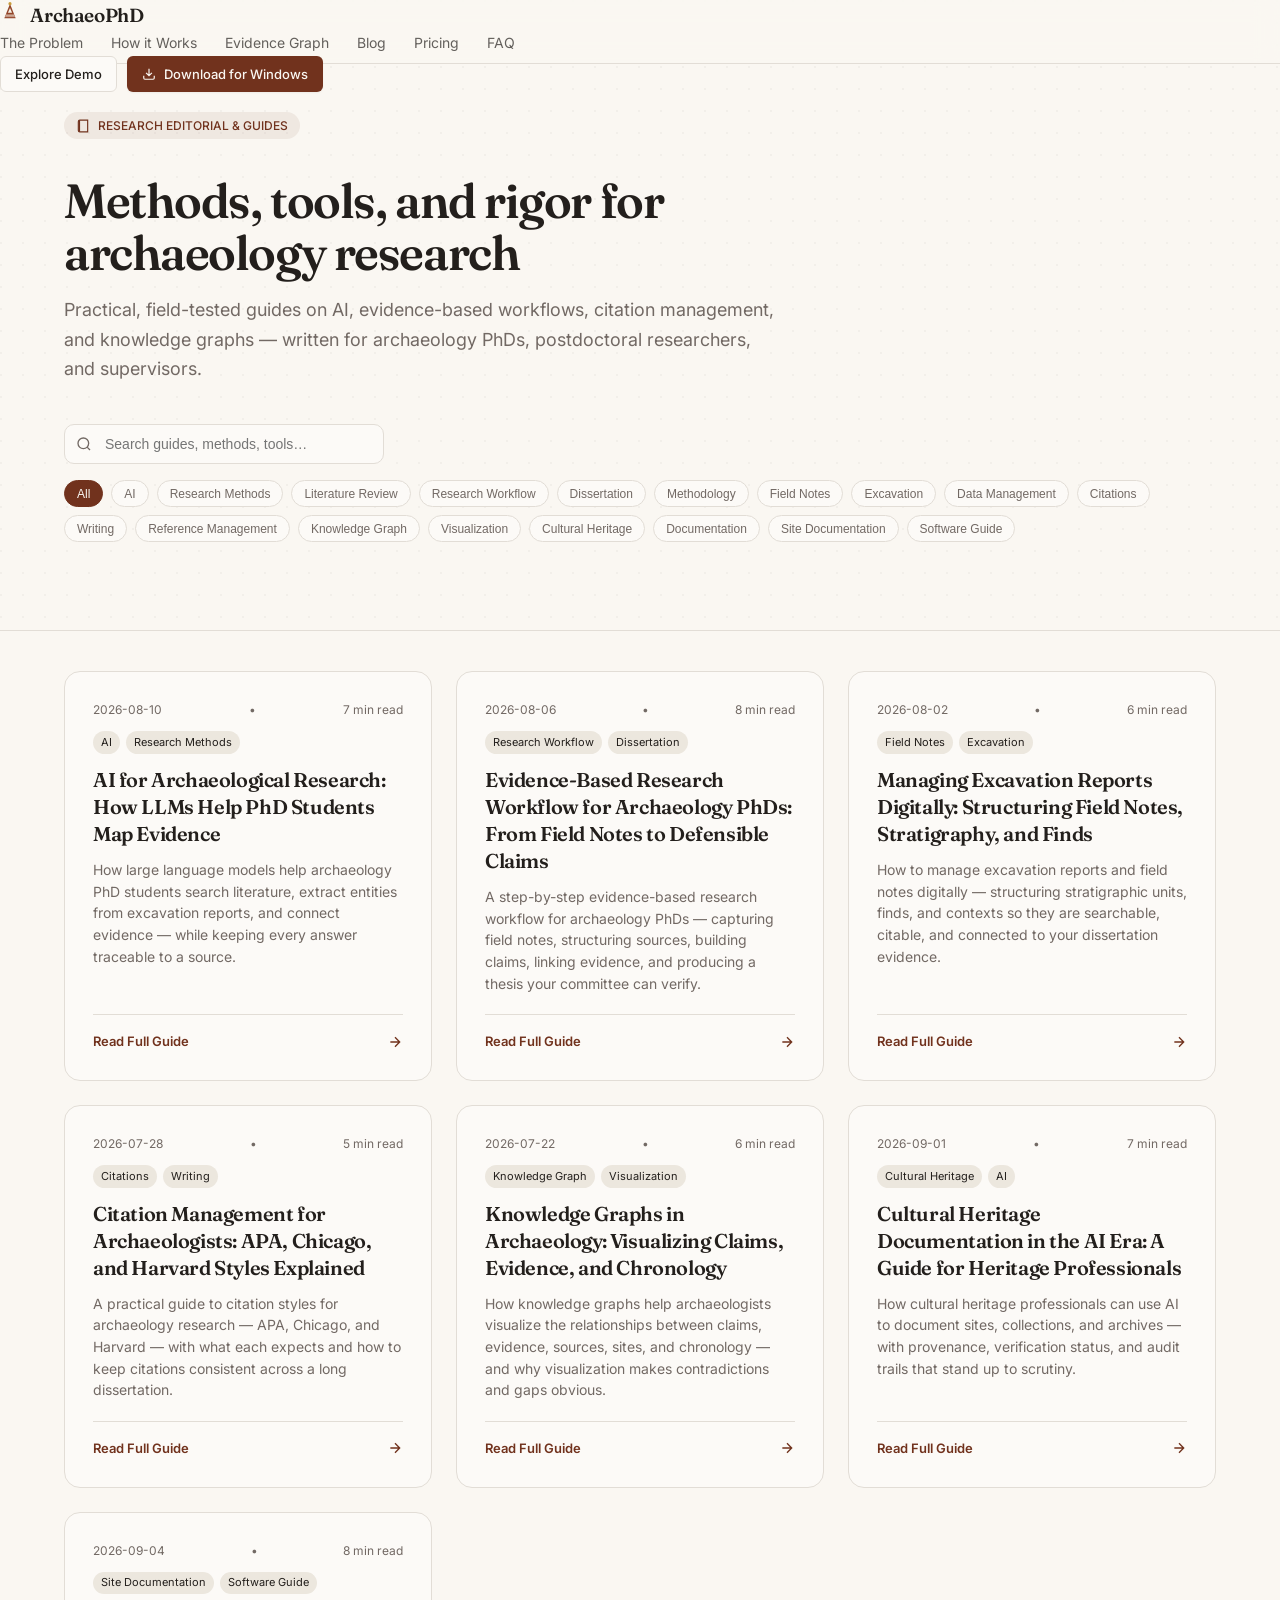
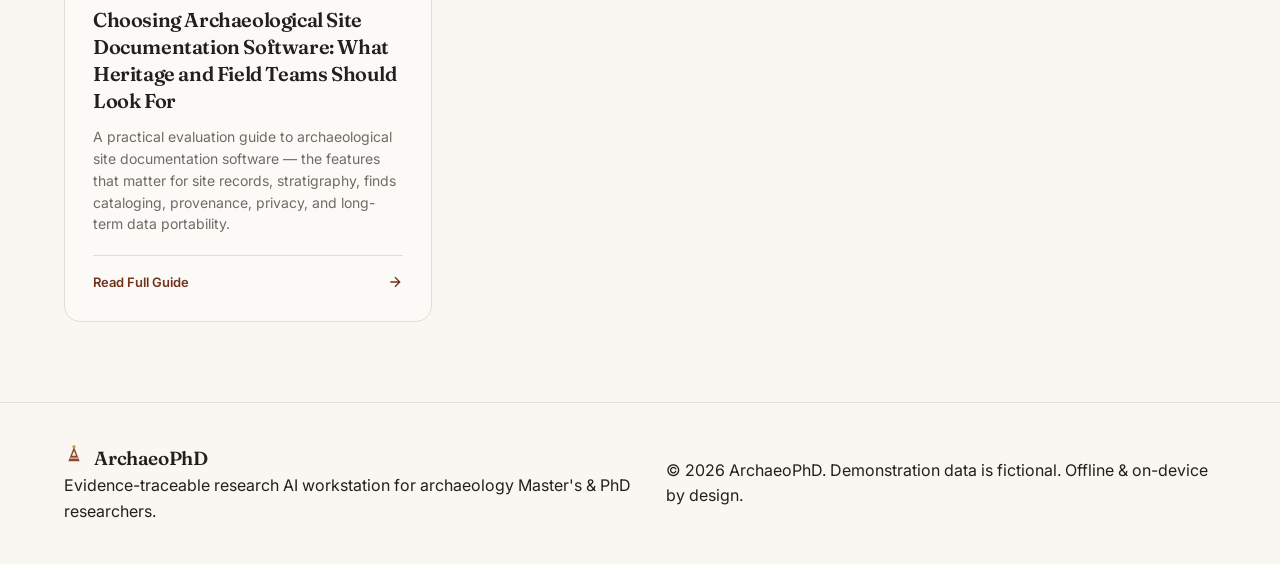
==== blog/index.html @ 314ac386 "feat(web): add missing feature sections, blog hub, and scholarly articles" ====
<!doctype html>
<html lang="en">
<head>
  <meta charset="utf-8" />
  <meta name="viewport" content="width=device-width, initial-scale=1.0" />
  <title>ArchaeoPhD Research Blog — Methods, AI & Evidence Workflows</title>
  <meta name="description" content="Guides on AI for archaeological research, evidence-based workflows, citation management, excavation data, and knowledge graphs — for archaeology PhDs and supervisors." />
  <link rel="icon" type="image/svg+xml" href="data:image/svg+xml,%3Csvg xmlns='http://www.w3.org/2000/svg' viewBox='0 0 24 24'%3E%3Cpath d='M12 3.2 L18.8 20.6 H5.2 Z' fill='%2394462A'/%3E%3Cpath d='M12 8.4 L14.5 14.2 H9.5 Z' fill='%23F5F0E6'/%3E%3Crect x='7' y='16.4' width='10' height='1.1' fill='%23F5F0E6'/%3E%3Crect x='6.2' y='18.4' width='11.6' height='0.9' fill='%23F5F0E6' opacity='0.7'/%3E%3Ccircle cx='12' cy='3.2' r='1.9' fill='%23C89B3C'/%3E%3C/svg%3E" />
  <link rel="stylesheet" href="../styles.css" />
  <script src="blog-data.js"></script>
  <style>
    .blog-hero {
      padding-top: 7rem;
      padding-bottom: 3.5rem;
      border-bottom: 1px solid var(--border);
      background: radial-gradient(circle at 1px 1px, rgba(35, 31, 28, 0.035) 1px, transparent 0);
      background-size: 22px 22px;
    }
    .blog-filter-bar {
      display: flex;
      flex-wrap: wrap;
      align-items: center;
      justify-content: space-between;
      gap: 1rem;
      margin: 2.5rem 0 2rem;
    }
    .blog-search-box {
      position: relative;
      width: 100%;
      max-width: 320px;
    }
    .blog-search-box input {
      width: 100%;
      height: 2.5rem;
      padding: 0 1rem 0 2.5rem;
      border-radius: var(--radius);
      border: 1px solid var(--border);
      background: var(--card);
      color: var(--foreground);
      font-size: 0.875rem;
      outline: none;
      transition: border-color 0.15s ease;
    }
    .blog-search-box input:focus {
      border-color: var(--primary);
    }
    .blog-search-icon {
      position: absolute;
      left: 0.75rem;
      top: 50%;
      transform: translateY(-50%);
      color: var(--muted-foreground);
    }
    .blog-tag-pill {
      font-size: 0.75rem;
      padding: 0.35rem 0.75rem;
      border-radius: var(--radius-full);
      border: 1px solid var(--border);
      background: var(--card);
      color: var(--muted-foreground);
      cursor: pointer;
      transition: all 0.15s ease;
    }
    .blog-tag-pill:hover, .blog-tag-pill.active {
      background: var(--primary);
      color: var(--primary-foreground);
      border-color: var(--primary);
    }
    .blog-grid {
      display: grid;
      grid-template-columns: repeat(auto-fill, minmax(340px, 1fr));
      gap: 1.5rem;
      margin-bottom: 5rem;
    }
    .blog-card {
      background: var(--card);
      border: 1px solid var(--border);
      border-radius: var(--radius-lg);
      padding: 1.75rem;
      display: flex;
      flex-direction: column;
      justify-content: space-between;
      transition: transform 0.15s ease, box-shadow 0.15s ease, border-color 0.15s ease;
      cursor: pointer;
      text-decoration: none;
      color: inherit;
    }
    .blog-card:hover {
      transform: translateY(-2px);
      box-shadow: 0 8px 24px -4px rgba(35, 31, 28, 0.08);
      border-color: var(--primary);
    }
    .blog-card-meta {
      display: flex;
      align-items: center;
      gap: 0.75rem;
      font-size: 0.75rem;
      color: var(--muted-foreground);
      margin-bottom: 0.75rem;
    }
    .blog-card-title {
      font-family: var(--font-display);
      font-size: 1.25rem;
      font-weight: 600;
      line-height: 1.35;
      margin-bottom: 0.75rem;
      color: var(--foreground);
    }
    .blog-card-desc {
      font-size: 0.875rem;
      color: var(--muted-foreground);
      line-height: 1.55;
      margin-bottom: 1.25rem;
      flex-grow: 1;
    }
    .blog-card-footer {
      display: flex;
      align-items: center;
      justify-content: space-between;
      border-top: 1px solid var(--border);
      padding-top: 1rem;
      font-size: 0.8125rem;
      font-weight: 600;
      color: var(--primary);
    }
    
    /* Article Reader Mode */
    #article-reader {
      display: none;
      padding-top: 7rem;
      padding-bottom: 6rem;
    }
    .article-container {
      max-width: 760px;
      margin: 0 auto;
      padding: 0 1.5rem;
    }
    .article-header {
      margin-bottom: 2.5rem;
    }
    .article-title {
      font-family: var(--font-display);
      font-size: 2.5rem;
      font-weight: 700;
      line-height: 1.2;
      letter-spacing: -0.02em;
      margin: 1rem 0;
      color: var(--foreground);
    }
    .article-body {
      font-family: "Garamond", "Georgia", serif;
      font-size: 1.125rem;
      line-height: 1.8;
      color: var(--foreground);
    }
    .article-body h2 {
      font-family: var(--font-display);
      font-size: 1.75rem;
      font-weight: 700;
      margin: 2.5rem 0 1rem;
      border-bottom: 1px solid var(--border);
      padding-bottom: 0.5rem;
      line-height: 1.3;
    }
    .article-body h3 {
      font-family: var(--font-display);
      font-size: 1.35rem;
      font-weight: 600;
      margin: 2rem 0 0.75rem;
    }
    .article-body p {
      margin-bottom: 1.5rem;
      text-align: justify;
    }
    .article-body blockquote {
      margin: 1.75rem 0;
      padding: 0.75rem 1.5rem;
      border-left: 3px solid var(--primary);
      background: rgba(113, 50, 29, 0.04);
      font-style: italic;
    }
    .article-body ul, .article-body ol {
      margin: 1rem 0 1.5rem 2rem;
    }
    .article-body li {
      margin-bottom: 0.5rem;
    }
    .article-body strong {
      font-weight: 700;
    }
  </style>
</head>

<body>

  <!-- Sticky Navbar -->
  <header class="navbar" id="main-navbar">
    <div class="navbar-container">
      <a href="../" class="nav-brand">
        <span class="nav-brand-icon">
          <svg viewBox="0 0 24 24" width="20" height="20" aria-hidden="true">
            <path d="M12 3.2 L18.8 20.6 H5.2 Z" fill="#94462A" />
            <path d="M12 8.4 L14.5 14.2 H9.5 Z" fill="#F5F0E6" />
            <rect x="7" y="16.4" width="10" height="1.1" fill="#F5F0E6" />
            <rect x="6.2" y="18.4" width="11.6" height="0.9" fill="#F5F0E6" opacity="0.7" />
            <circle cx="12" cy="3.2" r="1.9" fill="#C89B3C" />
          </svg>
        </span>
        <span class="nav-brand-text">ArchaeoPhD</span>
      </a>

      <nav>
        <ul class="nav-links">
          <li><a href="../#problem" class="nav-link">The Problem</a></li>
          <li><a href="../#how" class="nav-link">How it Works</a></li>
          <li><a href="../#graph" class="nav-link">Evidence Graph</a></li>
          <li><a href="./" class="nav-link active">Blog</a></li>
          <li><a href="../#pricing" class="nav-link">Pricing</a></li>
          <li><a href="../#faq" class="nav-link">FAQ</a></li>
        </ul>
      </nav>

      <div class="nav-actions">
        <a href="../#interactive-lab" class="btn btn-secondary btn-sm">Explore Demo</a>
        <a href="../downloads/ArchaeoPhD-Setup.exe" download="ArchaeoPhD-Setup.exe" class="btn btn-primary btn-sm">
          <svg width="14" height="14" viewBox="0 0 24 24" fill="none" stroke="currentColor" stroke-width="2"><path d="M21 15v4a2 2 0 0 1-2 2H5a2 2 0 0 1-2-2v-4M7 10l5 5 5-5M12 15V3"/></svg>
          Download for Windows
        </a>
      </div>
    </div>
  </header>

  <!-- VIEW 1: Blog Hub List -->
  <main id="blog-hub-view">
    <section class="blog-hero">
      <div class="container">
        <div class="pill-badge" style="margin-bottom: 1rem;">
          <svg width="14" height="14" viewBox="0 0 24 24" fill="none" stroke="currentColor" stroke-width="2"><path d="M4 19.5v-15A2.5 2.5 0 0 1 6.5 2H20v20H6.5a2.5 2.5 0 0 1-2.5-2.5Z"/><path d="M6 2v20"/></svg>
          <span>RESEARCH EDITORIAL & GUIDES</span>
        </div>
        <h1 class="hero-title" style="max-width: 800px; font-size: 3rem; margin-bottom: 1rem;">
          Methods, tools, and rigor for archaeology research
        </h1>
        <p class="hero-desc" style="max-width: 720px; font-size: 1.125rem;">
          Practical, field-tested guides on AI, evidence-based workflows, citation management, and knowledge graphs — written for archaeology PhDs, postdoctoral researchers, and supervisors.
        </p>

        <!-- Search & Filter Bar -->
        <div class="blog-filter-bar">
          <div class="blog-search-box">
            <svg class="blog-search-icon" width="16" height="16" viewBox="0 0 24 24" fill="none" stroke="currentColor" stroke-width="2"><circle cx="11" cy="11" r="8"/><path d="m21 21-4.3-4.3"/></svg>
            <input type="text" id="blog-search-input" placeholder="Search guides, methods, tools…" />
          </div>

          <div id="blog-tags-container" style="display: flex; flex-wrap: wrap; gap: 0.5rem;">
            <!-- Dynamically populated tags -->
          </div>
        </div>
      </div>
    </section>

    <div class="container" style="margin-top: 2.5rem;">
      <div id="blog-posts-grid" class="blog-grid">
        <!-- Dynamically rendered blog cards -->
      </div>
    </div>
  </main>

  <!-- VIEW 2: Full Article Reader -->
  <article id="article-reader">
    <div class="article-container">
      <button id="btn-back-to-blog" class="btn btn-secondary btn-sm" style="margin-bottom: 2rem; display: inline-flex; align-items: center; gap: 0.5rem;">
        <svg width="14" height="14" viewBox="0 0 24 24" fill="none" stroke="currentColor" stroke-width="2"><path d="m15 18-6-6 6-6"/></svg>
        All Articles
      </button>

      <div class="article-header">
        <div id="article-tags" style="display: flex; gap: 0.5rem; margin-bottom: 1rem; flex-wrap: wrap;"></div>
        <h1 id="article-title" class="article-title"></h1>
        <div style="display: flex; align-items: center; gap: 0.75rem; font-size: 0.875rem; color: var(--muted-foreground);">
          <span>ArchaeoPhD Editorial</span>
          <span>•</span>
          <span id="article-date"></span>
          <span>•</span>
          <span id="article-rt"></span>
        </div>
      </div>

      <div id="article-content" class="article-body"></div>

      <!-- Continue Reading Related Guides -->
      <section style="margin-top: 4rem; padding-top: 2.5rem; border-top: 1px solid var(--border);">
        <h2 style="font-family: var(--font-display); font-size: 1.5rem; margin-bottom: 1.5rem;">Continue Reading</h2>
        <div id="article-related-grid" style="display: grid; grid-template-columns: repeat(auto-fit, minmax(300px, 1fr)); gap: 1rem;"></div>
      </section>

      <!-- CTA Band -->
      <div class="card" style="margin-top: 3.5rem; padding: 2.5rem; text-align: center; background: var(--secondary);">
        <h2 style="font-family: var(--font-display); font-size: 1.75rem; margin-bottom: 0.75rem;">Put these methods to work</h2>
        <p style="color: var(--muted-foreground); margin-bottom: 1.5rem;">Start your research project and connect your evidence with the native offline desktop workstation.</p>
        <div style="display: flex; justify-content: center; gap: 1rem; flex-wrap: wrap;">
          <a href="../downloads/ArchaeoPhD-Setup.exe" download="ArchaeoPhD-Setup.exe" class="btn btn-primary btn-md">
            Download for Windows
          </a>
          <a href="../#interactive-lab" class="btn btn-secondary btn-md">
            Explore Demo
          </a>
        </div>
      </div>
    </div>
  </article>

  <!-- Footer -->
  <footer class="footer">
    <div class="container footer-container">
      <div class="footer-brand">
        <div class="nav-brand">
          <span class="nav-brand-icon">
            <svg viewBox="0 0 24 24" width="20" height="20" aria-hidden="true">
              <path d="M12 3.2 L18.8 20.6 H5.2 Z" fill="#94462A" />
              <path d="M12 8.4 L14.5 14.2 H9.5 Z" fill="#F5F0E6" />
              <rect x="7" y="16.4" width="10" height="1.1" fill="#F5F0E6" />
              <circle cx="12" cy="3.2" r="1.9" fill="#C89B3C" />
            </svg>
          </span>
          <span class="nav-brand-text">ArchaeoPhD</span>
        </div>
        <p class="footer-tagline">
          Evidence-traceable research AI workstation for archaeology Master's & PhD researchers.
        </p>
      </div>
      <div class="footer-bottom">
        <p class="footer-copyright">
          &copy; 2026 ArchaeoPhD. Demonstration data is fictional. Offline & on-device by design.
        </p>
      </div>
    </div>
  </footer>

  <script>
    (function () {
      var posts = window.archaeoBlogPosts || [];
      var activeTag = 'All';
      var searchQuery = '';

      var hubView = document.getElementById('blog-hub-view');
      var readerView = document.getElementById('article-reader');
      var gridEl = document.getElementById('blog-posts-grid');
      var tagsEl = document.getElementById('blog-tags-container');
      var searchInput = document.getElementById('blog-search-input');
      var backBtn = document.getElementById('btn-back-to-blog');

      // 1. Extract Unique Tags
      var allTags = new Set();
      posts.forEach(function (p) {
        (p.tags || []).forEach(function (t) { allTags.add(t); });
      });
      var tagsList = ['All'].concat(Array.from(allTags));

      function renderTags() {
        tagsEl.innerHTML = tagsList.map(function (t) {
          return '<button class="blog-tag-pill ' + (t === activeTag ? 'active' : '') + '" data-tag="' + t + '">' + t + '</button>';
        }).join('');

        tagsEl.querySelectorAll('[data-tag]').forEach(function (btn) {
          btn.onclick = function () {
            activeTag = btn.getAttribute('data-tag');
            renderTags();
            renderPosts();
          };
        });
      }

      // 2. Render Blog Cards
      function renderPosts() {
        var q = searchQuery.toLowerCase().trim();
        var filtered = posts.filter(function (p) {
          var matchTag = activeTag === 'All' || (p.tags || []).indexOf(activeTag) !== -1;
          var matchQuery = !q || p.title.toLowerCase().indexOf(q) !== -1 || p.description.toLowerCase().indexOf(q) !== -1 || (p.keywords || []).some(function(k){ return k.toLowerCase().indexOf(q) !== -1; });
          return matchTag && matchQuery;
        });

        if (filtered.length === 0) {
          gridEl.innerHTML = '<div style="grid-column: 1/-1; padding: 3rem; text-align: center; color: var(--muted-foreground);">No articles found matching your search. Try another keyword.</div>';
          return;
        }

        gridEl.innerHTML = filtered.map(function (p) {
          return `
            <div class="blog-card" onclick="openArticle('${p.slug}')">
              <div>
                <div class="blog-card-meta">
                  <span>${p.date}</span>
                  <span>•</span>
                  <span>${p.readingTime}</span>
                </div>
                <div style="display: flex; gap: 0.35rem; margin-bottom: 0.75rem; flex-wrap: wrap;">
                  ${(p.tags || []).slice(0, 2).map(function(t){ return '<span style="font-size: 0.6875rem; padding: 0.15rem 0.5rem; border-radius: 9999px; background: var(--secondary); color: var(--foreground);">' + t + '</span>'; }).join('')}
                </div>
                <h3 class="blog-card-title">${p.title}</h3>
                <p class="blog-card-desc">${p.description}</p>
              </div>
              <div class="blog-card-footer">
                <span>Read Full Guide</span>
                <svg width="16" height="16" viewBox="0 0 24 24" fill="none" stroke="currentColor" stroke-width="2"><path d="M5 12h14M12 5l7 7-7 7"/></svg>
              </div>
            </div>
          `;
        }).join('');
      }

      // Simple Markdown Parser for Article Content
      function parseMarkdown(md) {
        if (!md) return '';
        var html = md
          .replace(/^### (.*$)/gim, '<h3>$1</h3>')
          .replace(/^## (.*$)/gim, '<h2>$1</h2>')
          .replace(/^# (.*$)/gim, '<h1>$1</h1>')
          .replace(/^\> (.*$)/gim, '<blockquote>$1</blockquote>')
          .replace(/\*\*(.*?)\*\*/g, '<strong>$1</strong>')
          .replace(/\*(.*?)\*/g, '<em>$1</em>')
          .replace(/\[(.*?)\]\((.*?)\)/g, '<a href="$2" class="text-primary font-500 hover:underline">$1</a>')
          .replace(/^\- (.*$)/gim, '<li>$1</li>');
        
        var paragraphs = html.split('\n\n');
        return paragraphs.map(function(p) {
          p = p.trim();
          if (p.startsWith('<h') || p.startsWith('<blockquote') || p.startsWith('<li>')) return p;
          return '<p>' + p + '</p>';
        }).join('');
      }

      window.openArticle = function (slug) {
        var post = posts.find(function (p) { return p.slug === slug; });
        if (!post) return;

        window.location.hash = slug;

        document.getElementById('article-title').innerText = post.title;
        document.getElementById('article-date').innerText = post.date;
        document.getElementById('article-rt').innerText = post.readingTime;
        document.getElementById('article-tags').innerHTML = (post.tags || []).map(function(t){
          return '<span style="font-size: 0.75rem; padding: 0.25rem 0.65rem; border-radius: 9999px; background: var(--secondary); color: var(--foreground); font-weight: 500;">' + t + '</span>';
        }).join('');

        document.getElementById('article-content').innerHTML = parseMarkdown(post.content);

        // Related Posts
        var related = posts.filter(function (p) { return p.slug !== slug; }).slice(0, 2);
        document.getElementById('article-related-grid').innerHTML = related.map(function (r) {
          return `
            <div class="card" style="padding: 1.25rem; cursor: pointer;" onclick="openArticle('${r.slug}')">
              <div style="font-size: 0.75rem; color: var(--muted-foreground); margin-bottom: 0.25rem;">${r.readingTime}</div>
              <h4 style="font-size: 1rem; font-weight: 600; margin-bottom: 0.5rem;">${r.title}</h4>
              <span style="font-size: 0.8125rem; font-weight: 600; color: var(--primary);">Read guide &rarr;</span>
            </div>
          `;
        }).join('');

        hubView.style.display = 'none';
        readerView.style.display = 'block';
        window.scrollTo({ top: 0, behavior: 'smooth' });
      };

      backBtn.onclick = function () {
        window.location.hash = '';
        readerView.style.display = 'none';
        hubView.style.display = 'block';
        window.scrollTo({ top: 0, behavior: 'smooth' });
      };

      if (searchInput) {
        searchInput.oninput = function () {
          searchQuery = searchInput.value;
          renderPosts();
        };
      }

      // Handle direct hash navigation
      function checkHash() {
        var hash = window.location.hash.replace('#', '').trim();
        if (hash) {
          openArticle(hash);
        } else {
          readerView.style.display = 'none';
          hubView.style.display = 'block';
        }
      }

      window.addEventListener('hashchange', checkHash);

      renderTags();
      renderPosts();
      checkHash();
    })();
  </script>
</body>
</html>
---- styles.css ----
@import url('https://fonts.googleapis.com/css2?family=Fraunces:ital,opsz,wght@0,9..144,400;0,9..144,500;0,9..144,600;0,9..144,700;1,9..144,400;1,9..144,600&family=Inter:wght@400;500;600;700&display=swap');

/* ==========================================================================
   ArchaeoPhD Design System (Faithful Mirror of frontend & app theme)
   Warm archaeological parchment, terracotta pottery rust, Fraunces serif
   ========================================================================== */

:root {
  --background: #FAF7F2;
  --foreground: #231F1C;
  --card: #FCFAF7;
  --card-foreground: #231F1C;
  --popover: #FCFAF7;
  --popover-foreground: #231F1C;
  --primary: #71321D;
  --primary-hover: #8C3E24;
  --primary-foreground: #FAF7F2;
  --secondary: #ECE7DE;
  --secondary-foreground: #231F1C;
  --muted: #EFECE5;
  --muted-foreground: #726964;
  --accent: #A16328;
  --accent-hover: #B87332;
  --accent-foreground: #FAF7F2;
  --destructive: #B92828;
  --destructive-foreground: #FAF7F2;
  --border: #E2DDD6;
  --input: #E2DDD6;
  --ring: #71321D;
  --chart-1: #94462A;
  --chart-2: #376C63;
  --chart-3: #B57434;
  --chart-4: #4A6B82;
  --chart-5: #7A5B8A;
  --radius: 0.625rem;
  --radius-sm: 0.375rem;
  --radius-lg: 1rem;
  --radius-full: 9999px;
  
  --font-heading: 'Fraunces', ui-serif, Georgia, serif;
  --font-display: 'Fraunces', ui-serif, Georgia, serif;
  --font-body: 'Inter', ui-sans-serif, system-ui, -apple-system, sans-serif;
  --font-mono: ui-monospace, SFMono-Regular, Menlo, Monaco, Consolas, monospace;
}

/* Reset & Base */
*, *::before, *::after {
  box-sizing: border-box;
  margin: 0;
  padding: 0;
}

html {
  scroll-behavior: smooth;
  font-size: 16px;
}

body {
  background-color: var(--background);
  color: var(--foreground);
  font-family: var(--font-body);
  line-height: 1.6;
  -webkit-font-smoothing: antialiased;
  -moz-osx-font-smoothing: grayscale;
  overflow-x: hidden;
}

h1, h2, h3, h4, h5, h6 {
  font-family: var(--font-heading);
  color: var(--foreground);
  font-weight: 600;
  letter-spacing: -0.02em;
  line-height: 1.2;
}

a {
  color: inherit;
  text-decoration: none;
}

/* Paper Grain Texture */
.paper-grain {
  background-image: radial-gradient(circle at 1px 1px, rgba(35, 31, 28, 0.035) 1px, transparent 0);
  background-size: 22px 22px;
}

/* Container */
.container {
  max-width: 1200px;
  margin: 0 auto;
  padding: 0 1.5rem;
}

/* Typography Utilities */
.font-display {
  font-family: var(--font-display);
}

.text-primary {
  color: var(--primary);
}

.text-accent {
  color: var(--accent);
}

.text-muted {
  color: var(--muted-foreground);
}

/* Buttons */
.btn {
  display: inline-flex;
  align-items: center;
  justify-content: center;
  gap: 0.5rem;
  font-family: var(--font-body);
  font-size: 0.9375rem;
  font-weight: 500;
  padding: 0.625rem 1.25rem;
  border-radius: var(--radius);
  cursor: pointer;
  border: 1px solid transparent;
  transition: all 0.15s ease-in-out;
  text-decoration: none;
  line-height: 1.3;
}

.btn-primary {
  background-color: var(--primary);
  color: var(--primary-foreground);
  box-shadow: 0 1px 2px rgba(0, 0, 0, 0.05);
}

.btn-primary:hover {
  background-color: var(--primary-hover);
  color: var(--primary-foreground);
  transform: translateY(-1px);
  box-shadow: 0 4px 12px rgba(113, 50, 29, 0.22);
}

.btn-secondary {
  background-color: var(--card);
  color: var(--foreground);
  border-color: var(--border);
}

.btn-secondary:hover {
  background-color: var(--secondary);
  border-color: rgba(35, 31, 28, 0.18);
  color: var(--foreground);
}

.btn-outline {
  background-color: transparent;
  color: var(--foreground);
  border-color: var(--border);
}

.btn-outline:hover {
  background-color: var(--muted);
  border-color: rgba(35, 31, 28, 0.2);
}

.btn-lg {
  height: 3rem;
  padding: 0 1.5rem;
  font-size: 1rem;
  font-weight: 600;
  border-radius: var(--radius);
}

.btn-sm {
  height: 2.25rem;
  padding: 0 0.875rem;
  font-size: 0.8125rem;
  border-radius: var(--radius-sm);
}

/* Badges & Pills */
.pill-badge {
  display: inline-flex;
  align-items: center;
  gap: 0.5rem;
  padding: 0.25rem 0.75rem;
  border-radius: var(--radius-full);
  background-color: rgba(113, 50, 29, 0.08);
  color: var(--primary);
  font-size: 0.75rem;
  font-weight: 500;
}

.tag-label {
  font-size: 0.8125rem;
  font-weight: 600;
  text-transform: uppercase;
  letter-spacing: 0.06em;
  color: var(--accent);
  margin-bottom: 0.75rem;
  display: inline-block;
}

/* =========================================================================
   Navigation Bar (Mirror of LandingNav.jsx)
   ========================================================================= */
.navbar {
  position: fixed;
  top: 0;
  left: 0;
  right: 0;
  height: 4rem;
  background-color: rgba(250, 247, 242, 0.88);
  backdrop-filter: blur(12px);
  -webkit-backdrop-filter: blur(12px);
  border-bottom: 1px solid var(--border);
  z-index: 100;
  transition: all 0.2s ease;
}

.navbar .container {
  height: 100%;
  display: flex;
  align-items: center;
  justify-content: space-between;
}

/* Ivory Plaque Logo */
.nav-brand {
  display: inline-flex;
  align-items: center;
  gap: 0.65rem;
  text-decoration: none;
}

.nav-brand-plaque {
  position: relative;
  display: inline-flex;
  align-items: center;
  justify-content: center;
  width: 2.25rem;
  height: 2.25rem;
  border-radius: 0.75rem;
  background-color: #F5F0E6;
  border: 1px solid #E3D5BC;
  box-shadow: 0 1px 2px rgba(74, 55, 40, 0.08);
  transition: transform 0.15s ease;
}

.nav-brand:hover .nav-brand-plaque {
  transform: translateY(-1px);
}

.nav-brand-text {
  font-family: var(--font-display);
  font-size: 1.1875rem;
  font-weight: 600;
  letter-spacing: -0.02em;
  color: var(--foreground);
}

.nav-links {
  display: flex;
  align-items: center;
  gap: 1.75rem;
  list-style: none;
}

.nav-link {
  font-size: 0.875rem;
  color: rgba(35, 31, 28, 0.7);
  transition: color 0.15s ease;
}

.nav-link:hover {
  color: var(--foreground);
}

.nav-actions {
  display: flex;
  align-items: center;
  gap: 0.625rem;
}

/* =========================================================================
   Hero Section (Mirror of Hero.jsx)
   ========================================================================= */
.hero {
  position: relative;
  padding-top: 8rem;
  padding-bottom: 5.5rem;
  overflow: hidden;
}

.hero-glow {
  position: absolute;
  top: -10rem;
  right: -10rem;
  width: 36rem;
  height: 36rem;
  border-radius: 50%;
  background-color: rgba(161, 99, 40, 0.08);
  filter: blur(80px);
  pointer-events: none;
}

.hero-grid {
  display: grid;
  grid-template-columns: 1fr 1fr;
  gap: 3rem;
  align-items: center;
}

.hero-title {
  font-family: var(--font-display);
  font-size: 3.25rem;
  font-weight: 600;
  line-height: 1.08;
  letter-spacing: -0.03em;
  color: var(--foreground);
  margin-top: 1.25rem;
  margin-bottom: 1.5rem;
}

.hero-title .highlight {
  color: var(--primary);
  font-style: italic;
}

.hero-desc {
  font-size: 1.125rem;
  color: var(--muted-foreground);
  line-height: 1.65;
  max-width: 34rem;
  margin-bottom: 2rem;
}

.hero-cta-group {
  display: flex;
  flex-wrap: wrap;
  align-items: center;
  gap: 0.875rem;
  margin-bottom: 1.25rem;
}

.hero-meta-badges {
  display: flex;
  flex-wrap: wrap;
  align-items: center;
  gap: 1.25rem;
  font-size: 0.78125rem;
  color: var(--muted-foreground);
}

.hero-meta-badges span {
  display: inline-flex;
  align-items: center;
  gap: 0.375rem;
}

.hero-meta-badges svg {
  color: var(--primary);
}

/* Hero Visual Card (Graph Motif) */
.hero-visual-card {
  position: relative;
  background: linear-gradient(135deg, var(--card) 0%, var(--background) 100%);
  border: 1px solid var(--border);
  border-radius: 1.5rem;
  box-shadow: 0 16px 36px rgba(74, 55, 40, 0.08);
  padding: 2rem;
}

.hero-visual-tags {
  display: flex;
  flex-wrap: wrap;
  gap: 0.5rem;
  justify-content: center;
  margin-top: 1rem;
}

.hero-visual-tag {
  font-size: 0.6875rem;
  padding: 0.25rem 0.625rem;
  border-radius: var(--radius-full);
  background-color: var(--muted);
  color: var(--muted-foreground);
  border: 1px solid var(--border);
}

/* =========================================================================
   Social Proof Trust Bar (Mirror of SocialProof.jsx)
   ========================================================================= */
.social-proof {
  border-top: 1px solid var(--border);
  border-bottom: 1px solid var(--border);
  background-color: rgba(236, 231, 222, 0.4);
  padding: 1.25rem 0;
}

.social-proof-grid {
  display: grid;
  grid-template-columns: repeat(4, 1fr);
  gap: 1rem;
}

.social-proof-item {
  display: flex;
  align-items: center;
  gap: 0.625rem;
  font-size: 0.875rem;
  color: rgba(35, 31, 28, 0.75);
  font-weight: 500;
}

.social-proof-item svg {
  color: var(--primary);
  flex-shrink: 0;
}

/* =========================================================================
   Standard Section Styling
   ========================================================================= */
.section {
  padding: 5rem 0;
  border-top: 1px solid var(--border);
}

.section-alt {
  background-color: rgba(239, 236, 229, 0.35);
}

.section-header {
  max-width: 42rem;
  margin-bottom: 3rem;
}

.section-header.center {
  margin-left: auto;
  margin-right: auto;
  text-align: center;
}

.section-title {
  font-family: var(--font-display);
  font-size: 2.25rem;
  font-weight: 600;
  letter-spacing: -0.02em;
  line-height: 1.15;
}

.section-subtitle {
  margin-top: 0.875rem;
  font-size: 1.0625rem;
  color: var(--muted-foreground);
  line-height: 1.6;
}

/* Problem Cards */
.cards-grid-3 {
  display: grid;
  grid-template-columns: repeat(3, 1fr);
  gap: 1.5rem;
}

.cards-grid-2 {
  display: grid;
  grid-template-columns: repeat(2, 1fr);
  gap: 1.5rem;
}

.cards-grid-4 {
  display: grid;
  grid-template-columns: repeat(4, 1fr);
  gap: 1.5rem;
}

.card {
  background-color: var(--card);
  border: 1px solid var(--border);
  border-radius: 1rem;
  padding: 1.75rem;
  box-shadow: 0 1px 3px rgba(0, 0, 0, 0.03);
  position: relative;
}

.card-icon-box {
  width: 2.75rem;
  height: 2.75rem;
  border-radius: 0.625rem;
  background-color: rgba(113, 50, 29, 0.1);
  color: var(--primary);
  display: flex;
  align-items: center;
  justify-content: center;
  margin-bottom: 1.25rem;
}

.card-icon-box.accent {
  background-color: rgba(161, 99, 40, 0.12);
  color: var(--accent);
}

.card-title {
  font-family: var(--font-heading);
  font-size: 1.1875rem;
  font-weight: 600;
  margin-bottom: 0.5rem;
}

.card-text {
  font-size: 0.875rem;
  color: var(--muted-foreground);
  line-height: 1.6;
}

/* Feature 2-Column Showcase */
.showcase-row {
  display: grid;
  grid-template-columns: 1fr 1fr;
  gap: 3.5rem;
  align-items: center;
  padding: 4.5rem 0;
  border-top: 1px solid var(--border);
}

.showcase-row:first-child {
  border-top: none;
  padding-top: 0;
}

/* Interactive Lab Tabs */
.lab-card {
  background-color: var(--card);
  border: 1px solid var(--border);
  border-radius: 1.25rem;
  padding: 2rem;
  box-shadow: 0 4px 16px rgba(74, 55, 40, 0.05);
}

.lab-tabs-header {
  display: flex;
  gap: 0.5rem;
  border-bottom: 1px solid var(--border);
  margin-bottom: 1.5rem;
  padding-bottom: 0.75rem;
}

.lab-tab-btn {
  background: transparent;
  border: none;
  padding: 0.5rem 1rem;
  font-family: var(--font-body);
  font-size: 0.875rem;
  font-weight: 600;
  color: var(--muted-foreground);
  cursor: pointer;
  border-radius: var(--radius-sm);
  transition: all 0.15s ease;
}

.lab-tab-btn.active {
  background-color: var(--secondary);
  color: var(--foreground);
}

.lab-tab-pane {
  display: none;
}

.lab-tab-pane.active {
  display: block;
}

/* Interactive Inputs */
.form-input, .form-select {
  width: 100%;
  padding: 0.65rem 0.875rem;
  border: 1px solid var(--border);
  border-radius: var(--radius-sm);
  background-color: var(--background);
  color: var(--foreground);
  font-family: var(--font-body);
  font-size: 0.875rem;
  outline: none;
  transition: border-color 0.15s ease;
}

.form-input:focus, .form-select:focus {
  border-color: var(--primary);
}

/* Pricing Grid (Mirror of Pricing.jsx) */
.pricing-grid {
  display: grid;
  grid-template-columns: repeat(3, 1fr);
  gap: 1.5rem;
  margin-top: 3rem;
}

.pricing-card {
  position: relative;
  background-color: var(--card);
  border: 1px solid var(--border);
  border-radius: 1rem;
  padding: 2rem;
  display: flex;
  flex-direction: column;
}

.pricing-card.featured {
  border-color: var(--primary);
  box-shadow: 0 8px 24px rgba(113, 50, 29, 0.12);
  outline: 2px solid rgba(113, 50, 29, 0.2);
}

.featured-badge {
  position: absolute;
  top: -0.75rem;
  left: 50%;
  transform: translateX(-50%);
  background-color: var(--primary);
  color: var(--primary-foreground);
  font-size: 0.6875rem;
  font-weight: 600;
  text-transform: uppercase;
  letter-spacing: 0.06em;
  padding: 0.25rem 0.75rem;
  border-radius: var(--radius-full);
}

.price-val {
  font-family: var(--font-display);
  font-size: 2.5rem;
  font-weight: 600;
  margin-top: 1.25rem;
  color: var(--foreground);
}

.pricing-features {
  list-style: none;
  margin: 1.5rem 0 2rem;
  flex: 1;
  display: flex;
  flex-direction: column;
  gap: 0.625rem;
}

.pricing-features li {
  display: flex;
  align-items: flex-start;
  gap: 0.625rem;
  font-size: 0.875rem;
  color: rgba(35, 31, 28, 0.8);
}

.pricing-features svg {
  color: var(--accent);
  margin-top: 0.2rem;
  flex-shrink: 0;
}

/* FAQ Accordion */
.faq-list {
  max-width: 48rem;
  margin: 0 auto;
  display: flex;
  flex-direction: column;
  gap: 0.75rem;
}

.faq-item {
  background-color: var(--card);
  border: 1px solid var(--border);
  border-radius: var(--radius);
  overflow: hidden;
}

.faq-question {
  width: 100%;
  padding: 1.125rem 1.25rem;
  background: transparent;
  border: none;
  display: flex;
  align-items: center;
  justify-content: space-between;
  gap: 1rem;
  text-align: left;
  font-family: var(--font-body);
  font-size: 0.9375rem;
  font-weight: 500;
  color: var(--foreground);
  cursor: pointer;
}

.faq-question:hover {
  background-color: rgba(239, 236, 229, 0.4);
}

.faq-answer {
  display: none;
  padding: 0 1.25rem 1.125rem;
  font-size: 0.875rem;
  color: var(--muted-foreground);
  line-height: 1.6;
}

.faq-item.open .faq-answer {
  display: block;
}

.faq-item.open .faq-question svg {
  transform: rotate(180deg);
}

/* =========================================================================
   Downloads & Bottom CTA (Mirror of Landing.jsx bottom section)
   ========================================================================= */
.cta-banner {
  background-color: var(--primary);
  color: var(--primary-foreground);
  padding: 5.5rem 0;
  text-align: center;
  border-top: 1px solid var(--border);
}

.cta-banner .section-title {
  color: var(--primary-foreground);
  font-size: 2.5rem;
}

.cta-banner .section-subtitle {
  color: rgba(250, 247, 242, 0.88);
  max-width: 38rem;
  margin: 1rem auto 2.25rem;
}

.cta-banner .btn-primary {
  background-color: var(--primary-foreground);
  color: var(--primary);
}

.cta-banner .btn-primary:hover {
  opacity: 0.92;
  box-shadow: 0 4px 14px rgba(0, 0, 0, 0.2);
}

.cta-banner .btn-secondary {
  background-color: transparent;
  color: var(--primary-foreground);
  border-color: rgba(250, 247, 242, 0.4);
}

.cta-banner .btn-secondary:hover {
  background-color: rgba(250, 247, 242, 0.1);
  border-color: var(--primary-foreground);
}

/* =========================================================================
   Sticky Bottom CTA Bar (Mirror of StickyCta.jsx)
   ========================================================================= */
.sticky-cta-bar {
  position: fixed;
  bottom: 0;
  left: 0;
  right: 0;
  z-index: 95;
  padding-bottom: 1rem;
  pointer-events: none;
  animation: fadeInFast 0.25s ease-out;
}

.sticky-cta-bar .container {
  pointer-events: auto;
}

.sticky-cta-card {
  display: flex;
  align-items: center;
  justify-content: space-between;
  gap: 1.25rem;
  background-color: rgba(252, 250, 247, 0.96);
  backdrop-filter: blur(12px);
  -webkit-backdrop-filter: blur(12px);
  border: 1px solid var(--border);
  border-radius: 1rem;
  padding: 0.75rem 1.25rem;
  box-shadow: 0 10px 28px rgba(74, 55, 40, 0.14);
}

.sticky-cta-text {
  min-width: 0;
  flex: 1;
}

.sticky-cta-title {
  font-weight: 600;
  font-size: 0.875rem;
  color: var(--foreground);
  white-space: nowrap;
  overflow: hidden;
  text-overflow: ellipsis;
}

.sticky-cta-sub {
  font-size: 0.75rem;
  color: var(--muted-foreground);
  white-space: nowrap;
  overflow: hidden;
  text-overflow: ellipsis;
}

.sticky-cta-actions {
  display: flex;
  align-items: center;
  gap: 0.625rem;
  flex-shrink: 0;
}

.sticky-cta-close {
  background: transparent;
  border: none;
  color: var(--muted-foreground);
  font-size: 1.25rem;
  line-height: 1;
  padding: 0.25rem 0.5rem;
  cursor: pointer;
  border-radius: var(--radius-sm);
  transition: all 0.15s ease;
}

.sticky-cta-close:hover {
  color: var(--foreground);
  background-color: var(--muted);
}

@keyframes fadeInFast {
  from { opacity: 0; transform: translateY(10px); }
  to { opacity: 1; transform: translateY(0); }
}

/* Footer */
.footer {
  border-top: 1px solid var(--border);
  padding: 2.5rem 0;
  background-color: var(--background);
}

.footer .container {
  display: flex;
  flex-direction: row;
  align-items: center;
  justify-content: space-between;
  gap: 1rem;
}

.footer-copy {
  font-size: 0.75rem;
  color: var(--muted-foreground);
}

/* =========================================================================
   Responsive Breakpoints
   ========================================================================= */
@media (max-width: 1024px) {
  .hero-grid { grid-template-columns: 1fr; gap: 2.5rem; }
  .hero-title { font-size: 2.75rem; }
  .cards-grid-3, .pricing-grid { grid-template-columns: 1fr; }
  .cards-grid-4 { grid-template-columns: repeat(2, 1fr); }
  .showcase-row { grid-template-columns: 1fr; gap: 2rem; }
}

@media (max-width: 768px) {
  .nav-links { display: none; }
  .social-proof-grid { grid-template-columns: repeat(2, 1fr); }
  .cards-grid-2 { grid-template-columns: 1fr; }
  .cards-grid-4 { grid-template-columns: 1fr; }
  .hero-title { font-size: 2.25rem; }
  .footer .container { flex-direction: column; text-align: center; }
  .sticky-cta-card { flex-direction: column; align-items: stretch; }
  .sticky-cta-actions { justify-content: space-between; }
}


/* =========================================================================
   AI Evidence Grid (#ai)
   ========================================================================= */
.ai-evidence-grid {
  display: grid;
  grid-template-columns: repeat(2, 1fr);
  gap: 1.25rem;
  margin-top: 2.5rem;
}

.ai-evidence-card {
  background-color: var(--card);
  border: 1px solid var(--border);
  border-radius: var(--radius-lg);
  padding: 1.5rem;
  box-shadow: 0 1px 3px rgba(0, 0, 0, 0.04);
  transition: transform 0.2s ease, box-shadow 0.2s ease;
}

.ai-evidence-card:hover {
  transform: translateY(-2px);
  box-shadow: 0 4px 12px rgba(0, 0, 0, 0.08);
}

.ai-card-badge {
  display: inline-flex;
  align-items: center;
  gap: 0.5rem;
  font-size: 0.75rem;
  font-weight: 600;
  text-transform: uppercase;
  letter-spacing: 0.05em;
  padding: 0.25rem 0.625rem;
  border-radius: 9999px;
  margin-bottom: 0.875rem;
}

.ai-card-answer .ai-card-badge {
  background-color: rgba(113, 50, 29, 0.1);
  color: var(--primary);
}

.ai-card-evidence .ai-card-badge {
  background-color: rgba(43, 114, 110, 0.1);
  color: #2b726e;
}

.ai-card-sources .ai-card-badge {
  background-color: rgba(200, 155, 60, 0.15);
  color: #8c6b1b;
}

.ai-card-uncertainty .ai-card-badge {
  background-color: rgba(180, 83, 9, 0.1);
  color: #b45309;
}

.ai-card-title {
  font-family: var(--font-serif);
  font-size: 1.125rem;
  font-weight: 600;
  color: var(--foreground);
  margin-bottom: 0.5rem;
}

.ai-card-body {
  font-size: 0.875rem;
  color: var(--muted-foreground);
  line-height: 1.6;
}

/* =========================================================================
   Site Intelligence (#sites)
   ========================================================================= */
.sites-showcase-grid {
  display: grid;
  grid-template-columns: repeat(3, 1fr);
  gap: 1.5rem;
  margin-top: 2.5rem;
}

.site-card {
  background-color: var(--card);
  border: 1px solid var(--border);
  border-radius: var(--radius-lg);
  padding: 1.5rem;
  display: flex;
  flex-direction: column;
}

.site-card-header {
  display: flex;
  align-items: center;
  justify-content: space-between;
  margin-bottom: 0.75rem;
}

.site-badge {
  font-size: 0.7rem;
  font-weight: 600;
  text-transform: uppercase;
  letter-spacing: 0.05em;
  padding: 0.2rem 0.5rem;
  border-radius: 4px;
  background-color: rgba(113, 50, 29, 0.08);
  color: var(--primary);
}

.site-strata {
  font-size: 0.75rem;
  color: var(--muted-foreground);
}

.site-title {
  font-family: var(--font-serif);
  font-size: 1.25rem;
  font-weight: 600;
  color: var(--foreground);
  margin-bottom: 0.25rem;
}

.site-region {
  font-size: 0.8125rem;
  color: var(--muted-foreground);
  margin-bottom: 1rem;
}

.site-stats {
  display: grid;
  grid-template-columns: repeat(3, 1fr);
  gap: 0.5rem;
  background-color: var(--background);
  border: 1px solid var(--border);
  border-radius: var(--radius-sm);
  padding: 0.75rem 0.5rem;
  margin-bottom: 1rem;
  text-align: center;
}

.stat-number {
  display: block;
  font-family: var(--font-serif);
  font-size: 1.125rem;
  font-weight: 700;
  color: var(--primary);
}

.stat-name {
  display: block;
  font-size: 0.7rem;
  color: var(--muted-foreground);
  text-transform: uppercase;
  letter-spacing: 0.04em;
}

.site-summary {
  font-size: 0.8125rem;
  color: var(--muted-foreground);
  line-height: 1.5;
  margin-top: auto;
}

/* =========================================================================
   Chronology Engine (#chronology)
   ========================================================================= */
.chronology-demo-card {
  background-color: var(--card);
  border: 1px solid var(--border);
  border-radius: var(--radius-lg);
  padding: 2rem;
  margin-top: 2.5rem;
  box-shadow: 0 2px 8px rgba(0, 0, 0, 0.04);
}

.chronology-header-strip {
  display: flex;
  align-items: center;
  justify-content: space-between;
  flex-wrap: wrap;
  gap: 1rem;
  margin-bottom: 2rem;
  padding-bottom: 1rem;
  border-bottom: 1px solid var(--border);
}

.chronology-lead-title {
  font-family: var(--font-serif);
  font-size: 1.125rem;
  font-weight: 600;
  color: var(--foreground);
}

.chronology-conflict-pill {
  display: inline-flex;
  align-items: center;
  gap: 0.4rem;
  font-size: 0.75rem;
  font-weight: 600;
  color: #b45309;
  background-color: rgba(245, 158, 11, 0.12);
  padding: 0.35rem 0.75rem;
  border-radius: 9999px;
  border: 1px solid rgba(245, 158, 11, 0.25);
}

.chronology-axis {
  position: relative;
  height: 24px;
  border-bottom: 2px solid var(--border);
  margin-bottom: 1.5rem;
}

.axis-mark {
  position: absolute;
  top: 0;
  transform: translateX(-50%);
  font-size: 0.75rem;
  font-weight: 600;
  color: var(--muted-foreground);
}

.axis-mark::after {
  content: '';
  position: absolute;
  bottom: -6px;
  left: 50%;
  width: 2px;
  height: 6px;
  background-color: var(--border);
}

.chronology-bars {
  display: flex;
  flex-direction: column;
  gap: 1.25rem;
}

.chronology-track {
  position: relative;
}

.track-label {
  font-size: 0.8125rem;
  font-weight: 500;
  color: var(--foreground);
  margin-bottom: 0.35rem;
}

.track-bar {
  position: relative;
  height: 28px;
  border-radius: 6px;
  display: flex;
  align-items: center;
  padding: 0 0.75rem;
  font-size: 0.75rem;
  font-weight: 600;
  white-space: nowrap;
  box-shadow: 0 1px 2px rgba(0, 0, 0, 0.05);
}

.track-bar-high {
  background-color: rgba(113, 50, 29, 0.15);
  color: var(--primary);
  border: 1px solid rgba(113, 50, 29, 0.3);
}

.track-bar-low {
  background-color: rgba(43, 114, 110, 0.15);
  color: #2b726e;
  border: 1px solid rgba(43, 114, 110, 0.3);
}

.track-bar-mod {
  background-color: rgba(200, 155, 60, 0.2);
  color: #8c6b1b;
  border: 1px solid rgba(200, 155, 60, 0.35);
}

.chronology-footnote {
  display: flex;
  align-items: center;
  gap: 0.75rem;
  margin-top: 2rem;
  padding-top: 1rem;
  border-top: 1px solid var(--border);
  font-size: 0.8125rem;
  color: var(--muted-foreground);
}

/* =========================================================================
   Thesis Preview Studio (#thesis)
   ========================================================================= */
.thesis-preview-window {
  background-color: var(--card);
  border: 1px solid var(--border);
  border-radius: var(--radius-lg);
  overflow: hidden;
  box-shadow: 0 8px 30px rgba(0, 0, 0, 0.06);
  margin-top: 2.5rem;
}

.thesis-ribbon {
  background-color: var(--background);
  border-bottom: 1px solid var(--border);
  padding: 0.625rem 1rem;
  display: flex;
  align-items: center;
  flex-wrap: wrap;
  gap: 0.5rem;
}

.ribbon-group {
  display: flex;
  align-items: center;
  gap: 0.25rem;
}

.ribbon-btn {
  font-size: 0.75rem;
  padding: 0.3rem 0.6rem;
  border-radius: 4px;
  background-color: var(--card);
  border: 1px solid var(--border);
  color: var(--foreground);
}

.ribbon-btn-active {
  background-color: var(--primary);
  color: var(--primary-foreground);
  border-color: var(--primary);
}

.ribbon-tool-btn {
  width: 28px;
  height: 28px;
  display: grid;
  place-items: center;
  font-size: 0.8125rem;
  border-radius: 4px;
  color: var(--muted-foreground);
  border: 1px solid transparent;
  cursor: pointer;
}

.ribbon-tool-btn:hover {
  background-color: rgba(140, 130, 115, 0.12);
  color: var(--foreground);
}

.ribbon-pill-btn {
  display: inline-flex;
  align-items: center;
  gap: 0.35rem;
  font-size: 0.75rem;
  font-weight: 500;
  padding: 0.3rem 0.65rem;
  border-radius: 9999px;
  background-color: rgba(113, 50, 29, 0.08);
  color: var(--primary);
  border: 1px solid rgba(113, 50, 29, 0.2);
}

.ribbon-separator {
  width: 1px;
  height: 20px;
  background-color: var(--border);
  margin: 0 0.25rem;
}

.thesis-page-canvas {
  background-color: rgba(140, 130, 115, 0.08);
  padding: 2.5rem 1.5rem;
  display: flex;
  justify-content: center;
}

.thesis-paper {
  background-color: #ffffff;
  color: #1a1a1a;
  width: 100%;
  max-width: 680px;
  min-height: 380px;
  padding: 3rem;
  box-shadow: 0 4px 16px rgba(0, 0, 0, 0.08);
  border: 1px solid rgba(0, 0, 0, 0.06);
}

.thesis-running-header {
  display: flex;
  justify-content: space-between;
  font-size: 0.6875rem;
  color: #777;
  letter-spacing: 0.08em;
  padding-bottom: 1.5rem;
  margin-bottom: 1.5rem;
  border-bottom: 1px solid #eee;
}

.thesis-doc-heading {
  font-family: 'Times New Roman', Times, serif;
  font-size: 1.375rem;
  font-weight: 700;
  margin-bottom: 1.25rem;
  color: #111;
}

.thesis-doc-para {
  font-family: 'Times New Roman', Times, serif;
  font-size: 1rem;
  line-height: 1.75;
  color: #222;
  margin-bottom: 1.25rem;
  text-align: justify;
}

.thesis-ai-inline-badge {
  display: flex;
  align-items: flex-start;
  gap: 0.75rem;
  background-color: #f7faf9;
  border-left: 3px solid #2b726e;
  padding: 0.875rem 1rem;
  margin: 1.25rem 0;
  border-radius: 0 4px 4px 0;
  font-size: 0.8125rem;
  color: #1d4d4a;
}

/* =========================================================================
   Voice Research (#voice)
   ========================================================================= */
.voice-card {
  background-color: var(--card);
  border: 1px solid var(--border);
  border-radius: var(--radius-lg);
  padding: 2rem;
  box-shadow: 0 4px 16px rgba(0, 0, 0, 0.06);
}

.voice-card-top {
  display: flex;
  align-items: center;
  gap: 1rem;
  margin-bottom: 1.5rem;
}

.mic-pulsing-badge {
  width: 56px;
  height: 56px;
  border-radius: 50%;
  background-color: rgba(113, 50, 29, 0.1);
  color: var(--primary);
  display: grid;
  place-items: center;
}

.voice-status {
  font-weight: 600;
  font-size: 1rem;
  color: var(--foreground);
}

.voice-timer {
  font-size: 0.8125rem;
  color: var(--muted-foreground);
}

.voice-transcript-box {
  background-color: var(--background);
  border: 1px solid var(--border);
  border-radius: var(--radius-sm);
  padding: 1.25rem;
  margin-bottom: 1.5rem;
}

.transcript-label {
  display: block;
  font-size: 0.6875rem;
  text-transform: uppercase;
  letter-spacing: 0.05em;
  color: var(--muted-foreground);
  margin-bottom: 0.5rem;
}

.transcript-text {
  font-family: var(--font-serif);
  font-size: 1rem;
  font-style: italic;
  color: var(--foreground);
  line-height: 1.5;
}

.voice-controls {
  display: flex;
  align-items: center;
  justify-content: space-between;
}

.speed-pills {
  display: flex;
  gap: 0.35rem;
}

.speed-pill {
  font-size: 0.75rem;
  padding: 0.2rem 0.5rem;
  border-radius: 4px;
  background-color: var(--background);
  border: 1px solid var(--border);
  color: var(--muted-foreground);
}

.speed-pill-active {
  background-color: var(--primary);
  color: var(--primary-foreground);
  border-color: var(--primary);
}

/* =========================================================================
   Blog Teaser Grid (#blog)
   ========================================================================= */
.blog-grid-3 {
  display: grid;
  grid-template-columns: repeat(3, 1fr);
  gap: 1.5rem;
  margin-top: 2.5rem;
}

.blog-card {
  background-color: var(--card);
  border: 1px solid var(--border);
  border-radius: var(--radius-lg);
  padding: 1.75rem;
  display: flex;
  flex-direction: column;
  transition: transform 0.2s ease, box-shadow 0.2s ease;
}

.blog-card:hover {
  transform: translateY(-3px);
  box-shadow: 0 6px 20px rgba(0, 0, 0, 0.08);
}

.blog-card-meta {
  display: flex;
  align-items: center;
  justify-content: space-between;
  margin-bottom: 1rem;
}

.blog-tag {
  font-size: 0.7rem;
  font-weight: 600;
  text-transform: uppercase;
  letter-spacing: 0.05em;
  padding: 0.2rem 0.55rem;
  border-radius: 9999px;
  background-color: rgba(113, 50, 29, 0.08);
  color: var(--primary);
}

.blog-read-time {
  font-size: 0.75rem;
  color: var(--muted-foreground);
}

.blog-card-title {
  font-family: var(--font-serif);
  font-size: 1.1875rem;
  font-weight: 600;
  line-height: 1.4;
  margin-bottom: 0.75rem;
}

.blog-card-title a {
  color: var(--foreground);
  text-decoration: none;
}

.blog-card-title a:hover {
  color: var(--primary);
}

.blog-card-desc {
  font-size: 0.875rem;
  color: var(--muted-foreground);
  line-height: 1.6;
  margin-bottom: 1.5rem;
  flex-grow: 1;
}

.blog-card-footer {
  display: flex;
  align-items: center;
  justify-content: space-between;
  padding-top: 1rem;
  border-top: 1px solid var(--border);
}

.blog-date {
  font-size: 0.75rem;
  color: var(--muted-foreground);
}

.blog-read-link {
  display: inline-flex;
  align-items: center;
  gap: 0.35rem;
  font-size: 0.8125rem;
  font-weight: 600;
  color: var(--primary);
  text-decoration: none;
}

.blog-read-link:hover {
  text-decoration: underline;
}

.blog-cta-row {
  display: flex;
  justify-content: center;
  margin-top: 2.5rem;
}

@media (max-width: 1024px) {
  .ai-evidence-grid { grid-template-columns: 1fr; }
  .sites-showcase-grid { grid-template-columns: 1fr; }
  .blog-grid-3 { grid-template-columns: 1fr; }
}
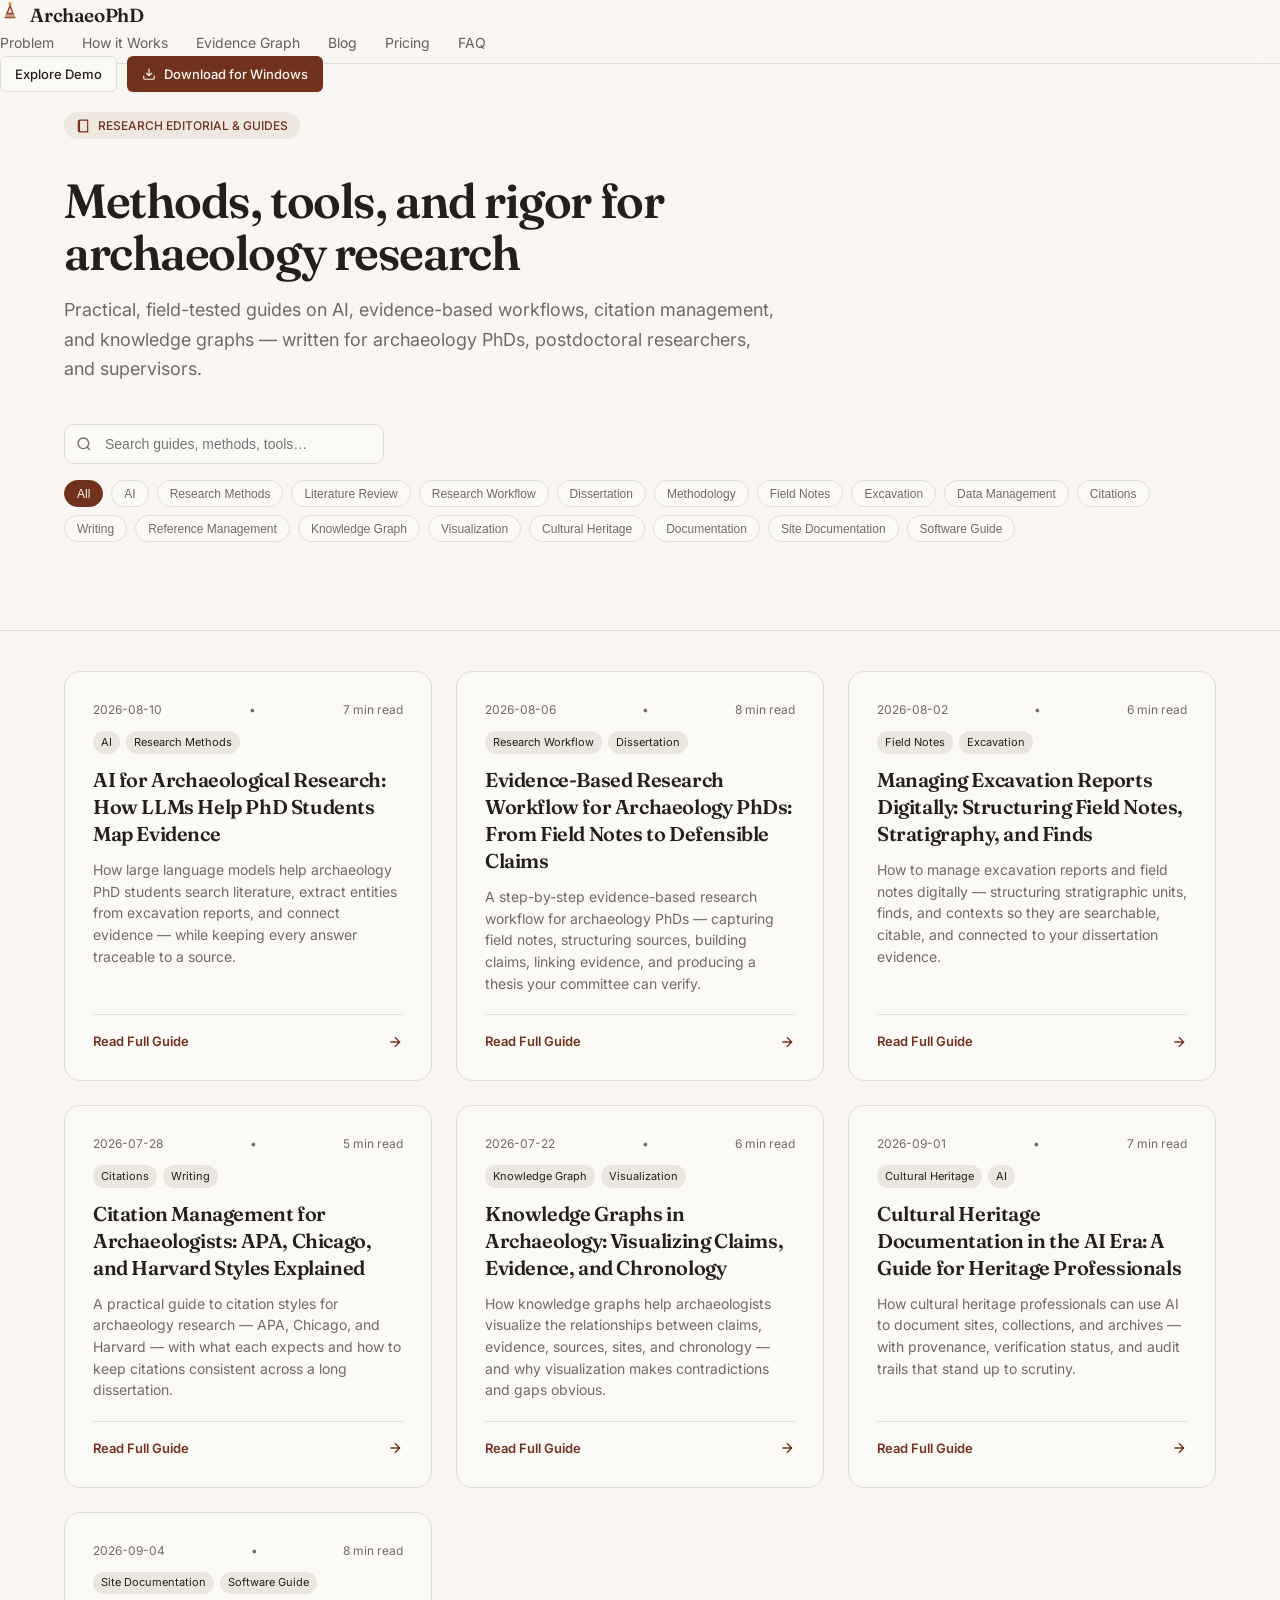
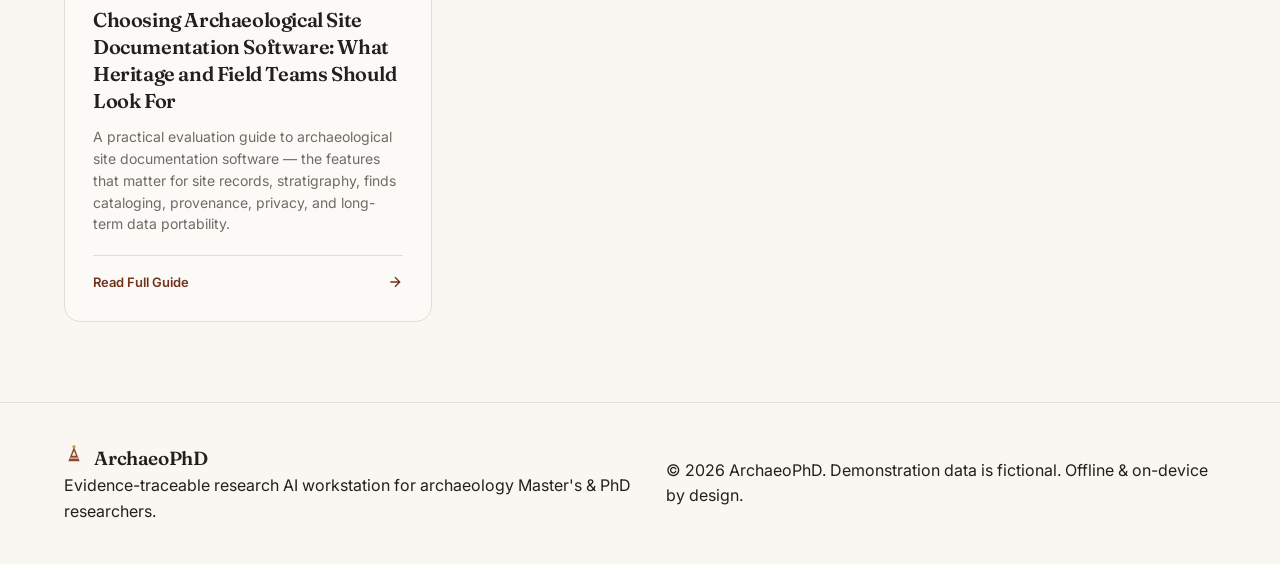
==== commit 59d3802c: "fix(web): remove hash fragments and enable clean HTML5 pushState routes across landing and blog" ====
--- a/blog/index.html
+++ b/blog/index.html
@@ -6,8 +6,8 @@
   <title>ArchaeoPhD Research Blog — Methods, AI & Evidence Workflows</title>
   <meta name="description" content="Guides on AI for archaeological research, evidence-based workflows, citation management, excavation data, and knowledge graphs — for archaeology PhDs and supervisors." />
   <link rel="icon" type="image/svg+xml" href="data:image/svg+xml,%3Csvg xmlns='http://www.w3.org/2000/svg' viewBox='0 0 24 24'%3E%3Cpath d='M12 3.2 L18.8 20.6 H5.2 Z' fill='%2394462A'/%3E%3Cpath d='M12 8.4 L14.5 14.2 H9.5 Z' fill='%23F5F0E6'/%3E%3Crect x='7' y='16.4' width='10' height='1.1' fill='%23F5F0E6'/%3E%3Crect x='6.2' y='18.4' width='11.6' height='0.9' fill='%23F5F0E6' opacity='0.7'/%3E%3Ccircle cx='12' cy='3.2' r='1.9' fill='%23C89B3C'/%3E%3C/svg%3E" />
-  <link rel="stylesheet" href="../styles.css" />
-  <script src="blog-data.js"></script>
+  <link rel="stylesheet" href="/styles.css" />
+  <script src="/blog/blog-data.js"></script>
   <style>
     .blog-hero {
       padding-top: 7rem;
@@ -196,7 +196,7 @@
   <!-- Sticky Navbar -->
   <header class="navbar" id="main-navbar">
     <div class="navbar-container">
-      <a href="../" class="nav-brand">
+      <a href="/" class="nav-brand">
         <span class="nav-brand-icon">
           <svg viewBox="0 0 24 24" width="20" height="20" aria-hidden="true">
             <path d="M12 3.2 L18.8 20.6 H5.2 Z" fill="#94462A" />
@@ -211,18 +211,18 @@
 
       <nav>
         <ul class="nav-links">
-          <li><a href="../#problem" class="nav-link">The Problem</a></li>
-          <li><a href="../#how" class="nav-link">How it Works</a></li>
-          <li><a href="../#graph" class="nav-link">Evidence Graph</a></li>
-          <li><a href="./" class="nav-link active">Blog</a></li>
-          <li><a href="../#pricing" class="nav-link">Pricing</a></li>
-          <li><a href="../#faq" class="nav-link">FAQ</a></li>
+          <li><a href="/problem" class="nav-link">Problem</a></li>
+          <li><a href="/how" class="nav-link">How it Works</a></li>
+          <li><a href="/graph" class="nav-link">Evidence Graph</a></li>
+          <li><a href="/blog" class="nav-link active">Blog</a></li>
+          <li><a href="/pricing" class="nav-link">Pricing</a></li>
+          <li><a href="/faq" class="nav-link">FAQ</a></li>
         </ul>
       </nav>
 
       <div class="nav-actions">
-        <a href="../#interactive-lab" class="btn btn-secondary btn-sm">Explore Demo</a>
-        <a href="../downloads/ArchaeoPhD-Setup.exe" download="ArchaeoPhD-Setup.exe" class="btn btn-primary btn-sm">
+        <a href="/interactive-lab" class="btn btn-secondary btn-sm">Explore Demo</a>
+        <a href="/downloads/ArchaeoPhD-Setup.exe" download="ArchaeoPhD-Setup.exe" class="btn btn-primary btn-sm">
           <svg width="14" height="14" viewBox="0 0 24 24" fill="none" stroke="currentColor" stroke-width="2"><path d="M21 15v4a2 2 0 0 1-2 2H5a2 2 0 0 1-2-2v-4M7 10l5 5 5-5M12 15V3"/></svg>
           Download for Windows
         </a>
@@ -299,10 +299,10 @@
         <h2 style="font-family: var(--font-display); font-size: 1.75rem; margin-bottom: 0.75rem;">Put these methods to work</h2>
         <p style="color: var(--muted-foreground); margin-bottom: 1.5rem;">Start your research project and connect your evidence with the native offline desktop workstation.</p>
         <div style="display: flex; justify-content: center; gap: 1rem; flex-wrap: wrap;">
-          <a href="../downloads/ArchaeoPhD-Setup.exe" download="ArchaeoPhD-Setup.exe" class="btn btn-primary btn-md">
+          <a href="/downloads/ArchaeoPhD-Setup.exe" download="ArchaeoPhD-Setup.exe" class="btn btn-primary btn-md">
             Download for Windows
           </a>
-          <a href="../#interactive-lab" class="btn btn-secondary btn-md">
+          <a href="/interactive-lab" class="btn btn-secondary btn-md">
             Explore Demo
           </a>
         </div>
@@ -430,11 +430,16 @@
         }).join('');
       }
 
-      window.openArticle = function (slug) {
+      window.openArticle = function (slug, push) {
         var post = posts.find(function (p) { return p.slug === slug; });
         if (!post) return;
 
-        window.location.hash = slug;
+        if (push !== false) {
+          try {
+            history.pushState({ slug: slug }, '', '/blog/' + slug);
+          } catch (e) {}
+        }
+        document.title = post.title + ' — ArchaeoPhD Research';
 
         document.getElementById('article-title').innerText = post.title;
         document.getElementById('article-date').innerText = post.date;
@@ -463,7 +468,10 @@
       };
 
       backBtn.onclick = function () {
-        window.location.hash = '';
+        try {
+          history.pushState({}, '', '/blog');
+        } catch (e) {}
+        document.title = 'ArchaeoPhD Research Blog — Methods, AI & Evidence Workflows';
         readerView.style.display = 'none';
         hubView.style.display = 'block';
         window.scrollTo({ top: 0, behavior: 'smooth' });
@@ -476,23 +484,43 @@
         };
       }
 
-      // Handle direct hash navigation
-      function checkHash() {
-        var hash = window.location.hash.replace('#', '').trim();
+      // Handle clean URL routing & immediately clean up any legacy hashes
+      function handleRoute() {
+        var pathname = window.location.pathname;
+        var hash = (window.location.hash || '').replace(/^#\/?/, '').trim();
+        var slug = '';
+
+        // If user came via an old hash link (e.g. /blog/#some-slug), immediately convert to clean /blog/some-slug
         if (hash) {
-          openArticle(hash);
+          slug = hash;
+          try {
+            history.replaceState({ slug: slug }, '', '/blog/' + slug);
+          } catch (e) {}
         } else {
+          // Parse slug from clean pathname: /blog/slug or /blog/slug/
+          var match = pathname.match(/^\/blog\/([^\/]+)/);
+          if (match && match[1] && match[1] !== 'index.html') {
+            slug = match[1];
+          }
+        }
+
+        if (slug) {
+          openArticle(slug, false);
+        } else {
+          document.title = 'ArchaeoPhD Research Blog — Methods, AI & Evidence Workflows';
           readerView.style.display = 'none';
           hubView.style.display = 'block';
         }
       }
 
-      window.addEventListener('hashchange', checkHash);
+      window.addEventListener('popstate', handleRoute);
+      window.addEventListener('hashchange', handleRoute);
 
       renderTags();
       renderPosts();
-      checkHash();
+      handleRoute();
     })();
   </script>
 </body>
 </html>
+
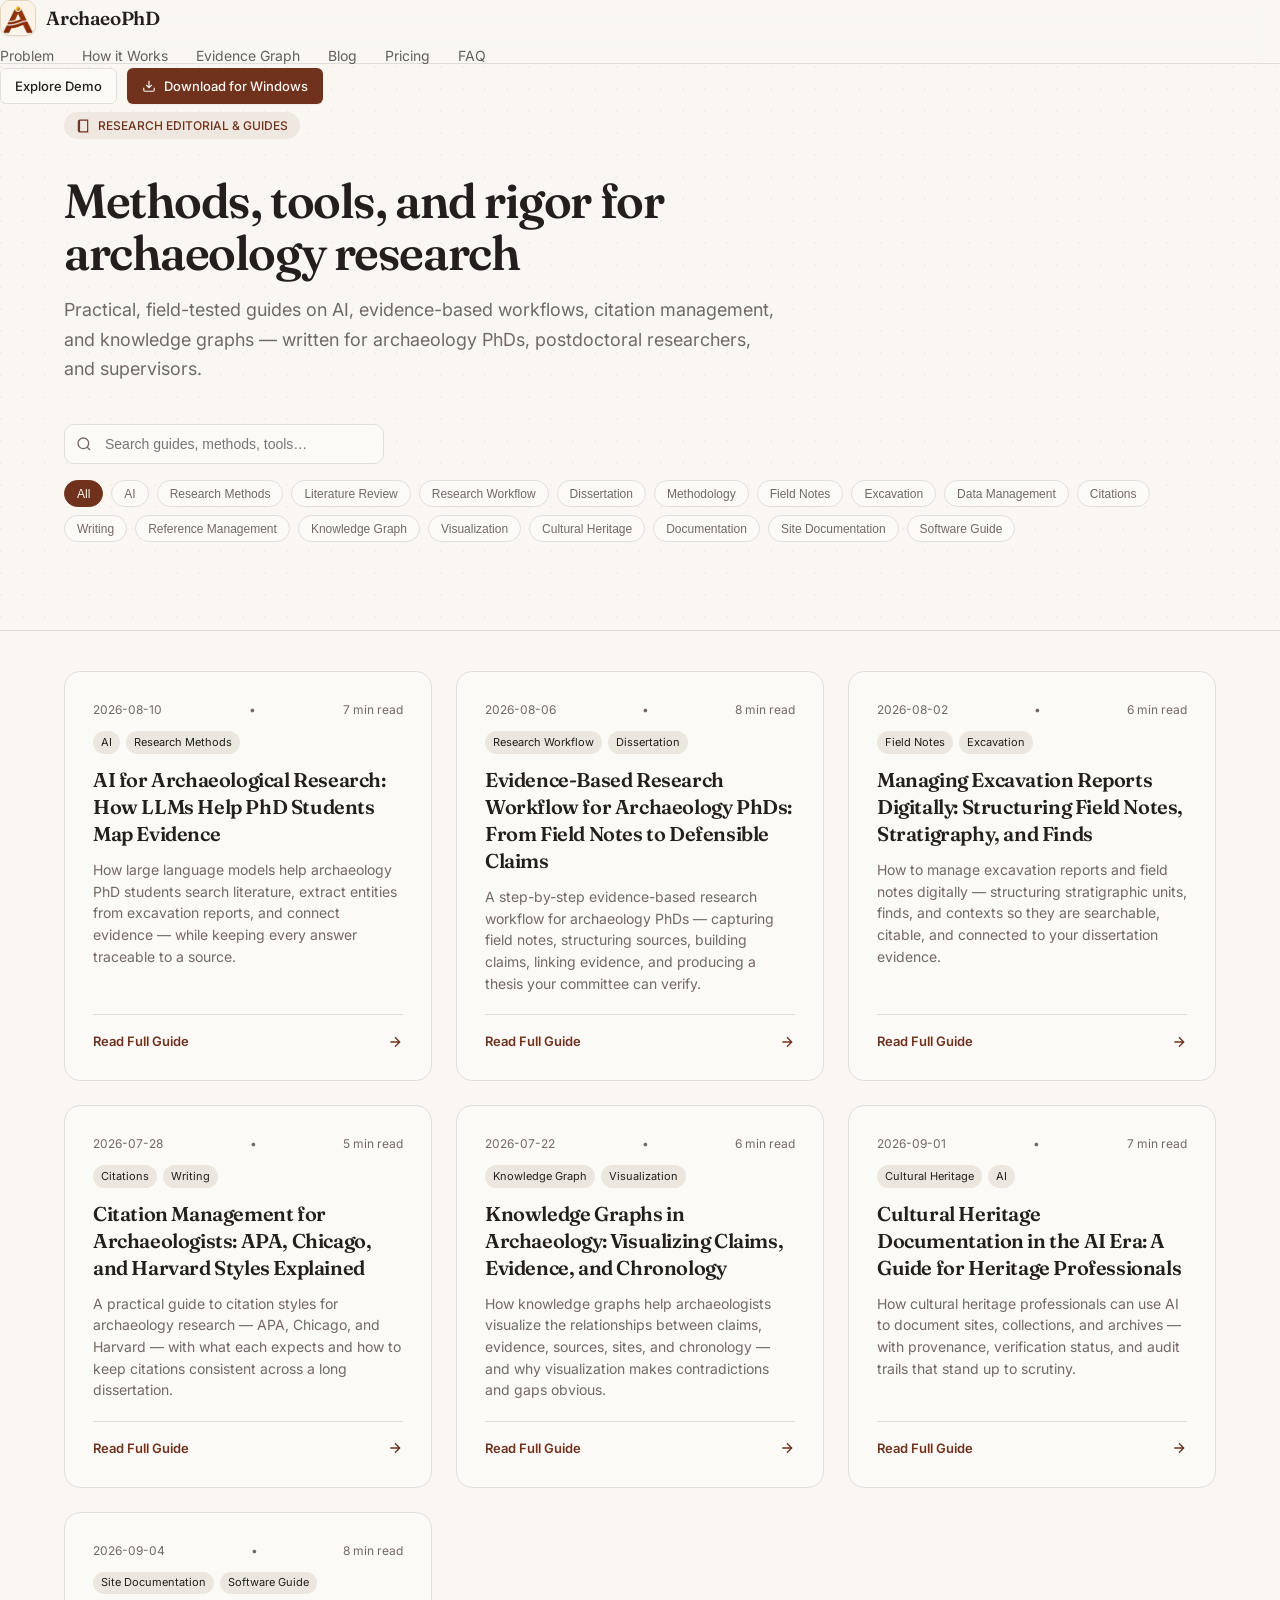
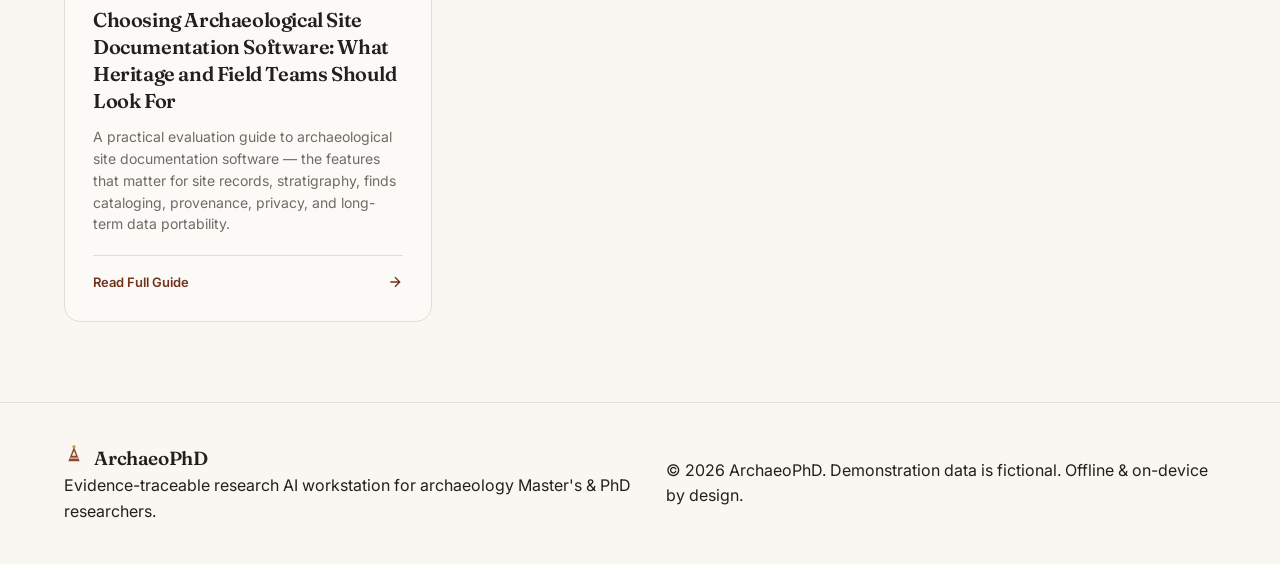
==== commit ca776efd: "feat(web): add official high-res logo emblem across favicon, navbar, and footer" ====
--- a/blog/index.html
+++ b/blog/index.html
@@ -5,7 +5,8 @@
   <meta name="viewport" content="width=device-width, initial-scale=1.0" />
   <title>ArchaeoPhD Research Blog — Methods, AI & Evidence Workflows</title>
   <meta name="description" content="Guides on AI for archaeological research, evidence-based workflows, citation management, excavation data, and knowledge graphs — for archaeology PhDs and supervisors." />
-  <link rel="icon" type="image/svg+xml" href="data:image/svg+xml,%3Csvg xmlns='http://www.w3.org/2000/svg' viewBox='0 0 24 24'%3E%3Cpath d='M12 3.2 L18.8 20.6 H5.2 Z' fill='%2394462A'/%3E%3Cpath d='M12 8.4 L14.5 14.2 H9.5 Z' fill='%23F5F0E6'/%3E%3Crect x='7' y='16.4' width='10' height='1.1' fill='%23F5F0E6'/%3E%3Crect x='6.2' y='18.4' width='11.6' height='0.9' fill='%23F5F0E6' opacity='0.7'/%3E%3Ccircle cx='12' cy='3.2' r='1.9' fill='%23C89B3C'/%3E%3C/svg%3E" />
+  <link rel="icon" type="image/png" href="/app-logo-mark.png" />
+  <link rel="apple-touch-icon" href="/app-logo-mark.png" />
   <link rel="stylesheet" href="/styles.css" />
   <script src="/blog/blog-data.js"></script>
   <style>
@@ -197,14 +198,8 @@
   <header class="navbar" id="main-navbar">
     <div class="navbar-container">
       <a href="/" class="nav-brand">
-        <span class="nav-brand-icon">
-          <svg viewBox="0 0 24 24" width="20" height="20" aria-hidden="true">
-            <path d="M12 3.2 L18.8 20.6 H5.2 Z" fill="#94462A" />
-            <path d="M12 8.4 L14.5 14.2 H9.5 Z" fill="#F5F0E6" />
-            <rect x="7" y="16.4" width="10" height="1.1" fill="#F5F0E6" />
-            <rect x="6.2" y="18.4" width="11.6" height="0.9" fill="#F5F0E6" opacity="0.7" />
-            <circle cx="12" cy="3.2" r="1.9" fill="#C89B3C" />
-          </svg>
+        <span class="nav-brand-plaque">
+          <img src="/app-logo-mark.png" alt="ArchaeoPhD Logo" width="36" height="36" class="nav-brand-logo-img" />
         </span>
         <span class="nav-brand-text">ArchaeoPhD</span>
       </a>
--- a/styles.css
+++ b/styles.css
@@ -239,11 +239,19 @@
   justify-content: center;
   width: 2.25rem;
   height: 2.25rem;
-  border-radius: 0.75rem;
+  border-radius: 0.625rem;
   background-color: #F5F0E6;
   border: 1px solid #E3D5BC;
   box-shadow: 0 1px 2px rgba(74, 55, 40, 0.08);
+  overflow: hidden;
   transition: transform 0.15s ease;
+}
+
+.nav-brand-logo-img {
+  width: 100%;
+  height: 100%;
+  object-fit: cover;
+  display: block;
 }
 
 .nav-brand:hover .nav-brand-plaque {
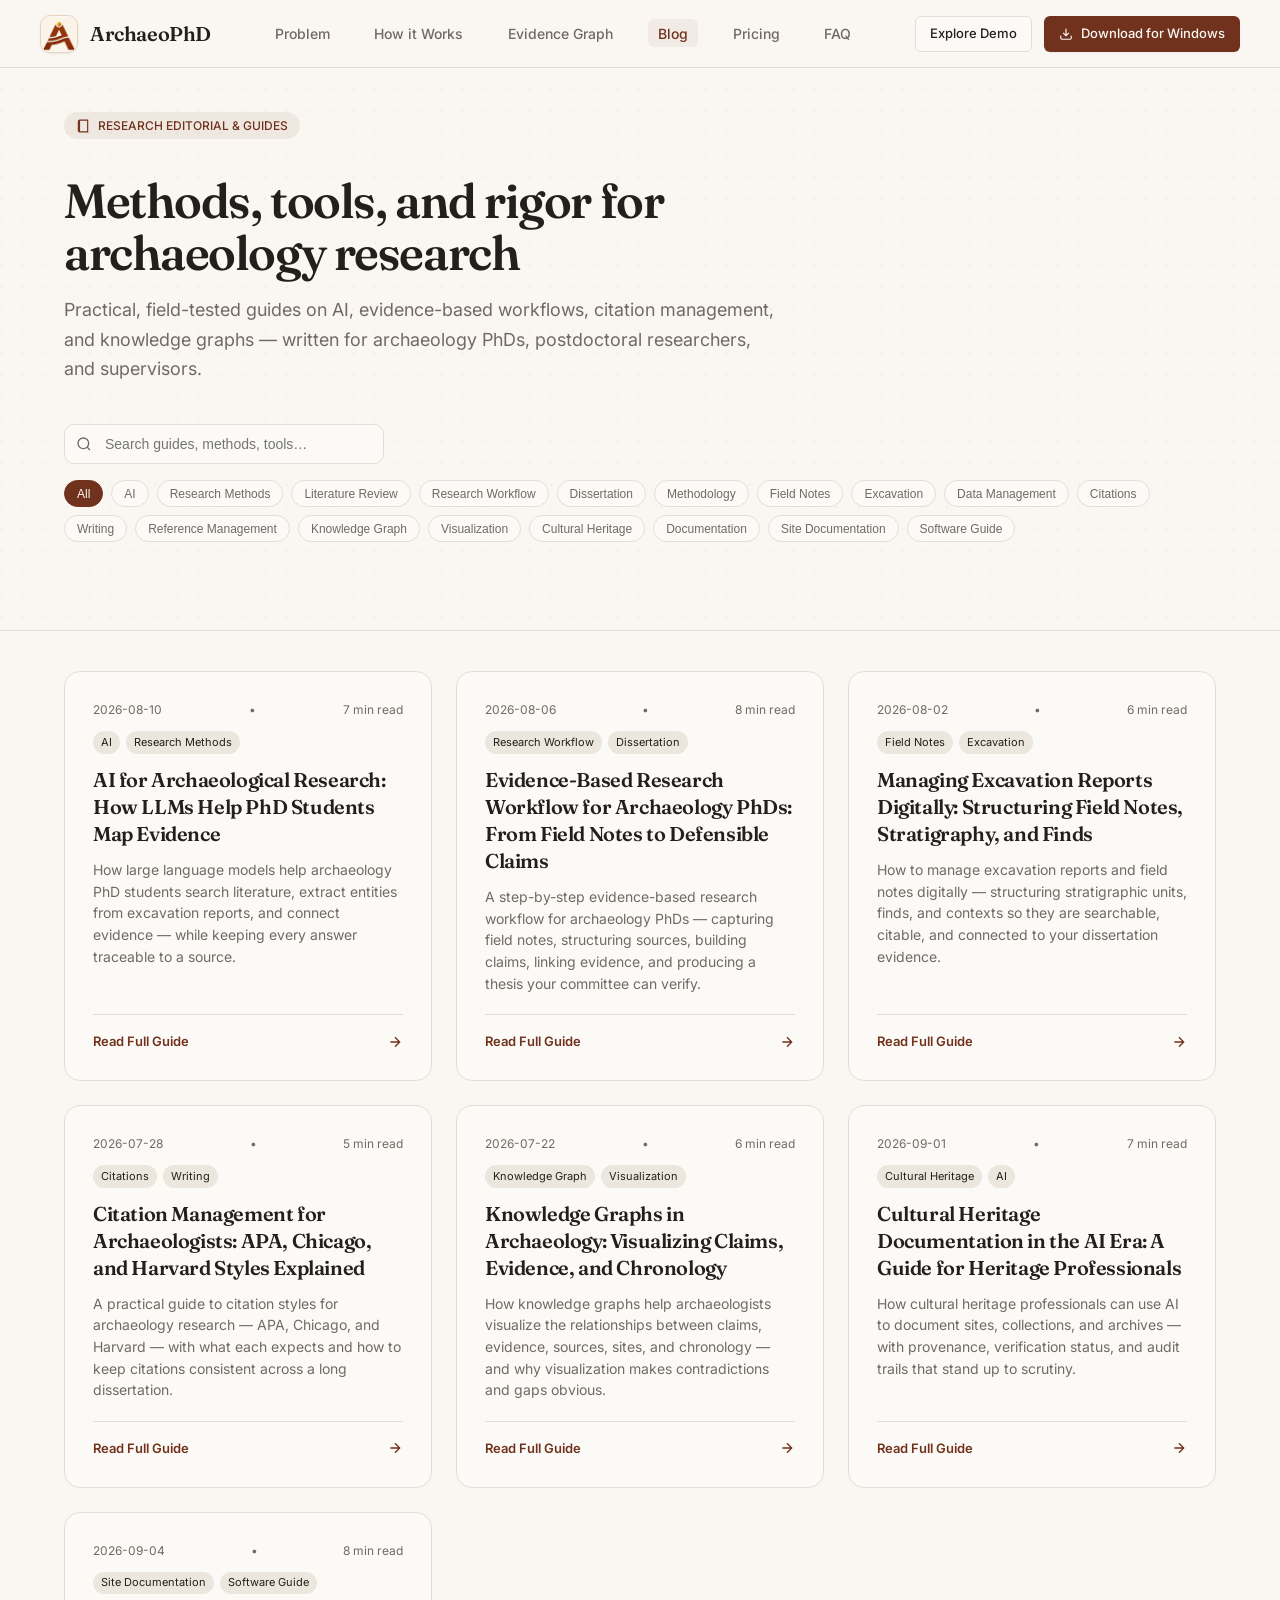
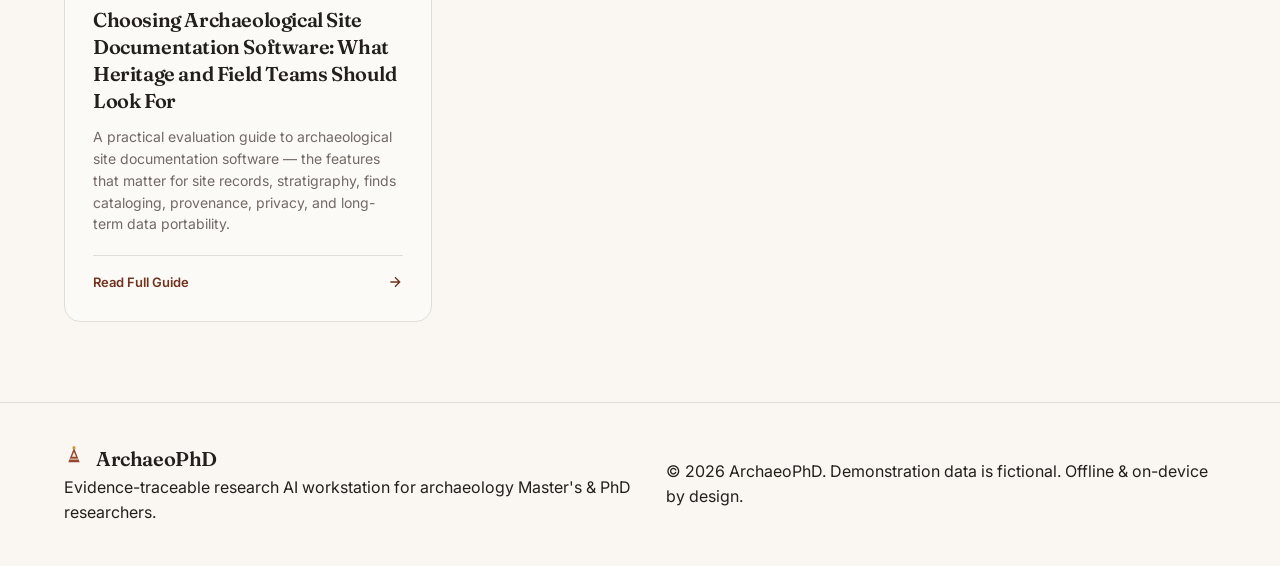
==== commit 39a5ca12: "style(web): expand navbar to full viewport width with brand on far left and action buttons on far ri" ====
--- a/blog/index.html
+++ b/blog/index.html
@@ -196,7 +196,7 @@
 
   <!-- Sticky Navbar -->
   <header class="navbar" id="main-navbar">
-    <div class="navbar-container">
+    <div class="navbar-inner">
       <a href="/" class="nav-brand">
         <span class="nav-brand-plaque">
           <img src="/app-logo-mark.png" alt="ArchaeoPhD Logo" width="36" height="36" class="nav-brand-logo-img" />
@@ -204,7 +204,7 @@
         <span class="nav-brand-text">ArchaeoPhD</span>
       </a>
 
-      <nav>
+      <nav class="nav-menu">
         <ul class="nav-links">
           <li><a href="/problem" class="nav-link">Problem</a></li>
           <li><a href="/how" class="nav-link">How it Works</a></li>
--- a/styles.css
+++ b/styles.css
@@ -203,33 +203,45 @@
 /* =========================================================================
    Navigation Bar (Mirror of LandingNav.jsx)
    ========================================================================= */
+/* =========================================================================
+   Navbar Layout (Full-Width Edge-to-Edge with Centered Links)
+   ========================================================================= */
 .navbar {
   position: fixed;
   top: 0;
   left: 0;
   right: 0;
-  height: 4rem;
-  background-color: rgba(250, 247, 242, 0.88);
-  backdrop-filter: blur(12px);
-  -webkit-backdrop-filter: blur(12px);
+  height: 4.25rem;
+  background-color: rgba(250, 247, 242, 0.94);
+  backdrop-filter: blur(14px);
+  -webkit-backdrop-filter: blur(14px);
   border-bottom: 1px solid var(--border);
   z-index: 100;
   transition: all 0.2s ease;
 }
 
-.navbar .container {
+.navbar .container,
+.navbar-inner,
+.navbar-container {
+  width: 100% !important;
+  max-width: 100% !important;
   height: 100%;
+  padding: 0 2.5rem !important;
+  margin: 0 !important;
   display: flex;
   align-items: center;
   justify-content: space-between;
-}
-
-/* Ivory Plaque Logo */
+  box-sizing: border-box;
+}
+
+/* 1. Far Left: Logo & Brand Name */
 .nav-brand {
   display: inline-flex;
   align-items: center;
-  gap: 0.65rem;
+  gap: 0.75rem;
   text-decoration: none;
+  flex-shrink: 0;
+  z-index: 2;
 }
 
 .nav-brand-plaque {
@@ -237,8 +249,8 @@
   display: inline-flex;
   align-items: center;
   justify-content: center;
-  width: 2.25rem;
-  height: 2.25rem;
+  width: 2.375rem;
+  height: 2.375rem;
   border-radius: 0.625rem;
   background-color: #F5F0E6;
   border: 1px solid #E3D5BC;
@@ -260,33 +272,56 @@
 
 .nav-brand-text {
   font-family: var(--font-display);
-  font-size: 1.1875rem;
+  font-size: 1.25rem;
   font-weight: 600;
   letter-spacing: -0.02em;
   color: var(--foreground);
 }
 
+/* 2. Middle: Navigation Links (Gracefully Centered with Breathing Room) */
+.nav-menu {
+  flex: 1 1 auto;
+  display: flex;
+  justify-content: center;
+  align-items: center;
+  margin: 0 2rem;
+}
+
 .nav-links {
   display: flex;
   align-items: center;
-  gap: 1.75rem;
+  justify-content: center;
+  gap: 1.5rem;
   list-style: none;
+  margin: 0;
+  padding: 0;
 }
 
 .nav-link {
   font-size: 0.875rem;
-  color: rgba(35, 31, 28, 0.7);
-  transition: color 0.15s ease;
-}
-
-.nav-link:hover {
-  color: var(--foreground);
-}
-
+  font-weight: 500;
+  color: var(--muted-foreground);
+  text-decoration: none;
+  padding: 0.35rem 0.65rem;
+  border-radius: var(--radius-sm);
+  transition: color 0.15s ease, background-color 0.15s ease;
+  white-space: nowrap;
+}
+
+.nav-link:hover,
+.nav-link.active {
+  color: var(--primary);
+  background-color: rgba(113, 50, 29, 0.06);
+}
+
+/* 3. Far Right: Action Buttons (Explore Demo & Download for Windows) */
 .nav-actions {
-  display: flex;
-  align-items: center;
-  gap: 0.625rem;
+  display: inline-flex;
+  align-items: center;
+  gap: 0.75rem;
+  flex-shrink: 0;
+  margin-left: auto;
+  z-index: 2;
 }
 
 /* =========================================================================
@@ -870,7 +905,15 @@
 /* =========================================================================
    Responsive Breakpoints
    ========================================================================= */
+@media (max-width: 1200px) {
+  .nav-links { gap: 1rem; }
+  .nav-link { padding: 0.3rem 0.45rem; font-size: 0.8125rem; }
+  .navbar-inner, .navbar .container, .navbar-container { padding: 0 1.5rem !important; }
+}
+
 @media (max-width: 1024px) {
+  .nav-menu, .nav-links { display: none; }
+  .navbar-inner, .navbar .container, .navbar-container { padding: 0 1.25rem !important; }
   .hero-grid { grid-template-columns: 1fr; gap: 2.5rem; }
   .hero-title { font-size: 2.75rem; }
   .cards-grid-3, .pricing-grid { grid-template-columns: 1fr; }
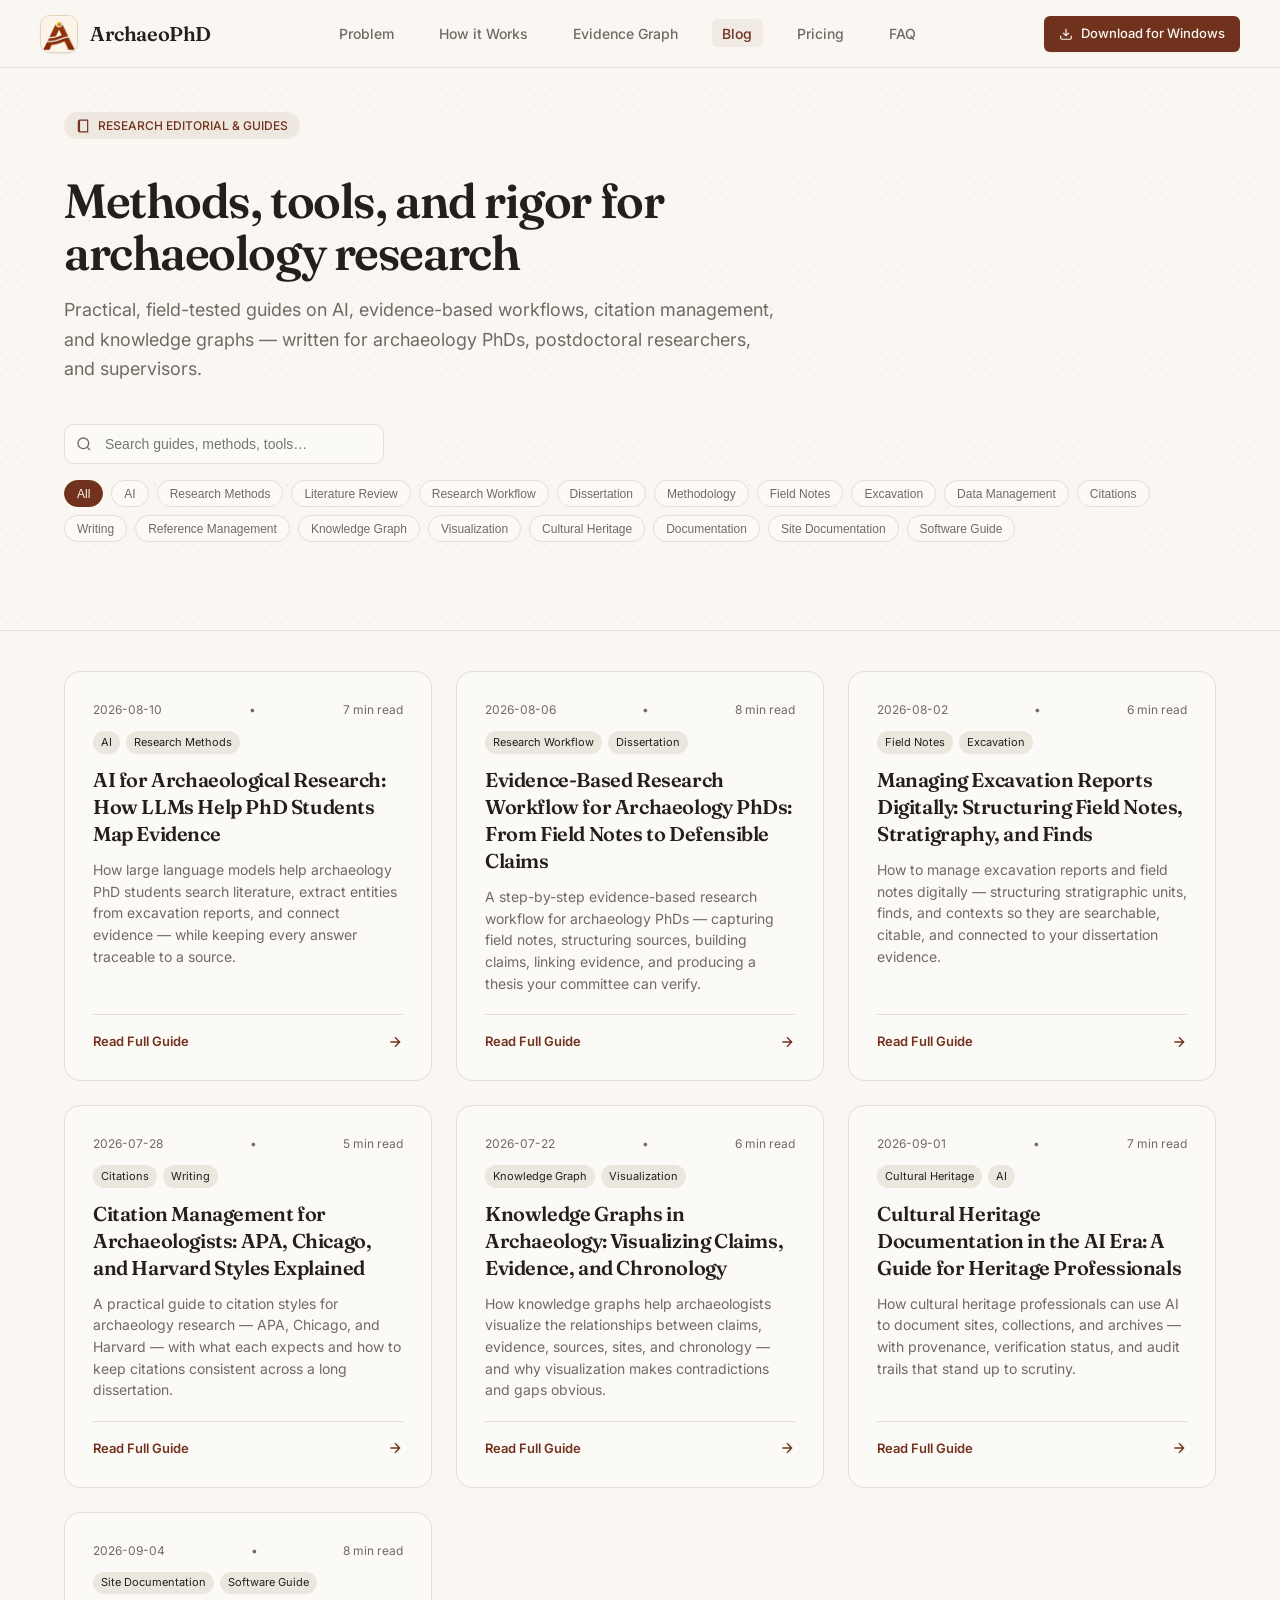
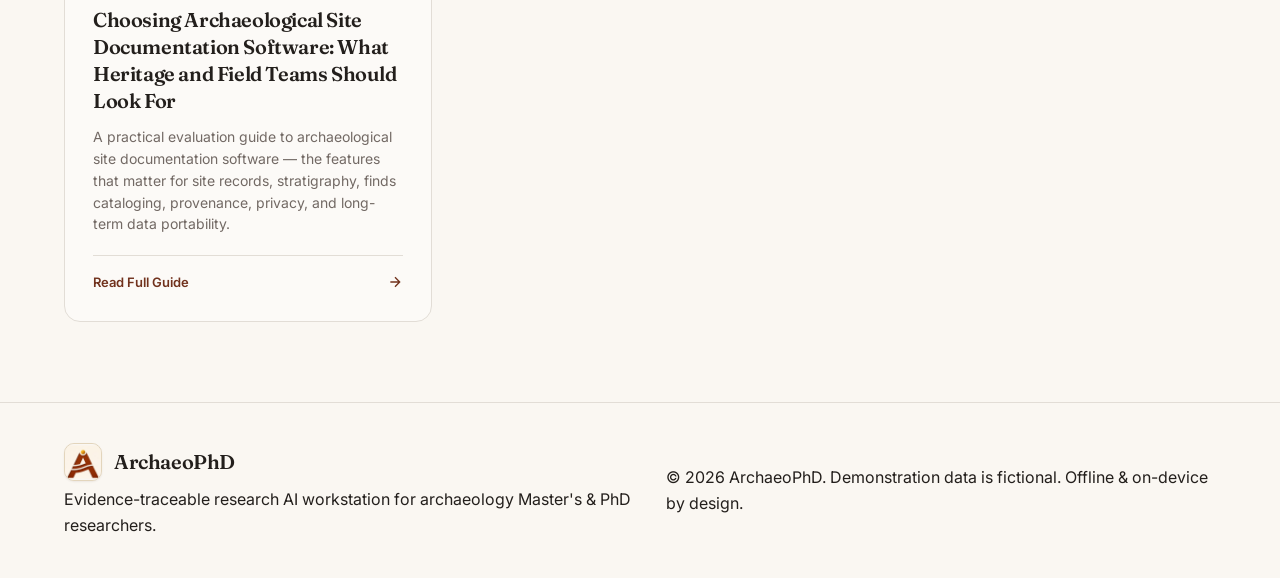
==== commit 8ddc34be: "refactor(web): remove explore demo button from navbar and sticky CTA bars" ====
--- a/blog/index.html
+++ b/blog/index.html
@@ -216,7 +216,6 @@
       </nav>
 
       <div class="nav-actions">
-        <a href="/interactive-lab" class="btn btn-secondary btn-sm">Explore Demo</a>
         <a href="/downloads/ArchaeoPhD-Setup.exe" download="ArchaeoPhD-Setup.exe" class="btn btn-primary btn-sm">
           <svg width="14" height="14" viewBox="0 0 24 24" fill="none" stroke="currentColor" stroke-width="2"><path d="M21 15v4a2 2 0 0 1-2 2H5a2 2 0 0 1-2-2v-4M7 10l5 5 5-5M12 15V3"/></svg>
           Download for Windows
@@ -297,9 +296,6 @@
           <a href="/downloads/ArchaeoPhD-Setup.exe" download="ArchaeoPhD-Setup.exe" class="btn btn-primary btn-md">
             Download for Windows
           </a>
-          <a href="/interactive-lab" class="btn btn-secondary btn-md">
-            Explore Demo
-          </a>
         </div>
       </div>
     </div>
@@ -309,17 +305,12 @@
   <footer class="footer">
     <div class="container footer-container">
       <div class="footer-brand">
-        <div class="nav-brand">
-          <span class="nav-brand-icon">
-            <svg viewBox="0 0 24 24" width="20" height="20" aria-hidden="true">
-              <path d="M12 3.2 L18.8 20.6 H5.2 Z" fill="#94462A" />
-              <path d="M12 8.4 L14.5 14.2 H9.5 Z" fill="#F5F0E6" />
-              <rect x="7" y="16.4" width="10" height="1.1" fill="#F5F0E6" />
-              <circle cx="12" cy="3.2" r="1.9" fill="#C89B3C" />
-            </svg>
+        <a href="/" class="nav-brand">
+          <span class="nav-brand-plaque">
+            <img src="/app-logo-mark.png" alt="ArchaeoPhD Logo" width="36" height="36" class="nav-brand-logo-img" />
           </span>
           <span class="nav-brand-text">ArchaeoPhD</span>
-        </div>
+        </a>
         <p class="footer-tagline">
           Evidence-traceable research AI workstation for archaeology Master's & PhD researchers.
         </p>
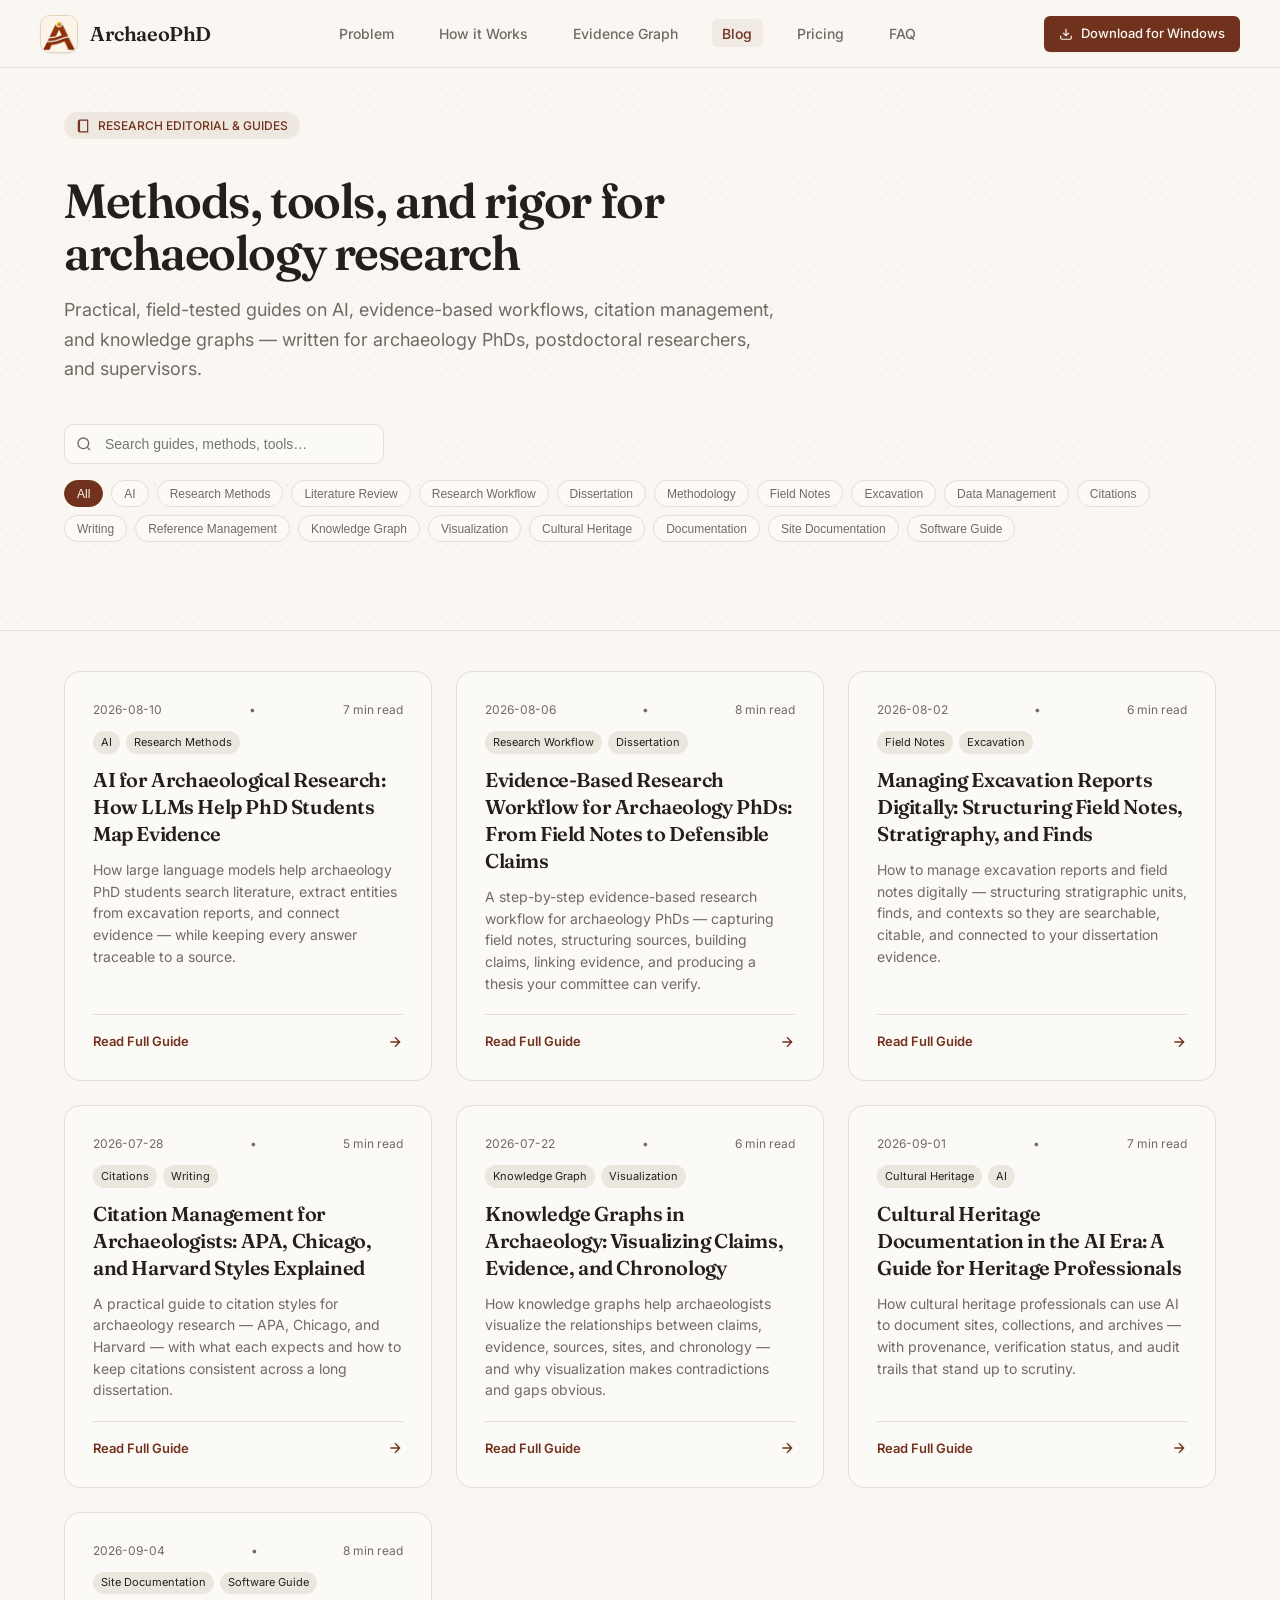
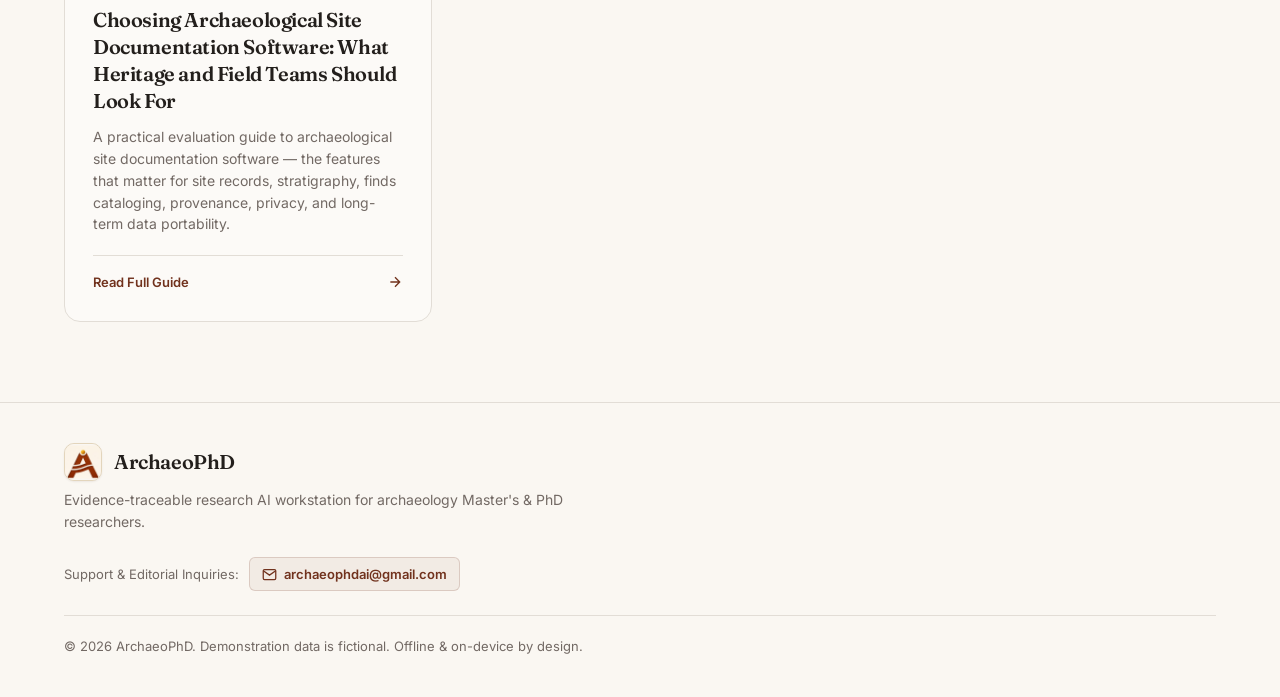
==== commit 6908f37a: "feat(web): add official support contact email archaeophdai@gmail.com across footers and FAQ section" ====
--- a/blog/index.html
+++ b/blog/index.html
@@ -315,6 +315,15 @@
           Evidence-traceable research AI workstation for archaeology Master's & PhD researchers.
         </p>
       </div>
+
+      <div class="footer-support">
+        <span class="footer-support-label">Support &amp; Editorial Inquiries:</span>
+        <a href="mailto:archaeophdai@gmail.com" class="footer-support-link">
+          <svg width="15" height="15" viewBox="0 0 24 24" fill="none" stroke="currentColor" stroke-width="2"><path d="M4 4h16c1.1 0 2 .9 2 2v12c0 1.1-.9 2-2 2H4c-1.1 0-2-.9-2-2V6c0-1.1.9-2 2-2z"/><polyline points="22,6 12,13 2,6"/></svg>
+          archaeophdai@gmail.com
+        </a>
+      </div>
+
       <div class="footer-bottom">
         <p class="footer-copyright">
           &copy; 2026 ArchaeoPhD. Demonstration data is fictional. Offline & on-device by design.
--- a/styles.css
+++ b/styles.css
@@ -53,6 +53,8 @@
 html {
   scroll-behavior: smooth;
   font-size: 16px;
+  background-color: var(--background);
+  min-height: 100%;
 }
 
 body {
@@ -63,6 +65,9 @@
   -webkit-font-smoothing: antialiased;
   -moz-osx-font-smoothing: grayscale;
   overflow-x: hidden;
+  margin: 0;
+  padding: 0;
+  min-height: 100vh;
 }
 
 h1, h2, h3, h4, h5, h6 {
@@ -887,6 +892,7 @@
   border-top: 1px solid var(--border);
   padding: 2.5rem 0;
   background-color: var(--background);
+  margin-bottom: 0 !important;
 }
 
 .footer .container {
@@ -894,12 +900,148 @@
   flex-direction: row;
   align-items: center;
   justify-content: space-between;
+  flex-wrap: wrap;
+  gap: 1.5rem;
+}
+
+.footer .container.footer-container {
+  flex-direction: column;
+  align-items: stretch;
+  gap: 1.5rem;
+}
+
+.footer-brand {
+  display: flex;
+  flex-direction: column;
+  gap: 0.5rem;
+}
+
+.footer-tagline {
+  font-size: 0.875rem;
+  color: var(--muted-foreground);
+  max-width: 36rem;
+  margin: 0;
+}
+
+.footer-bottom {
+  display: flex;
+  align-items: center;
+  justify-content: space-between;
+  flex-wrap: wrap;
   gap: 1rem;
+  padding-top: 1.25rem;
+  border-top: 1px solid var(--border);
+  width: 100%;
+}
+
+.footer-copyright {
+  font-size: 0.8125rem;
+  color: var(--muted-foreground);
+  margin: 0;
+}
+
+.footer-brand-wrap {
+  display: flex;
+  align-items: center;
+  gap: 1.5rem;
+  flex-wrap: wrap;
 }
 
 .footer-copy {
-  font-size: 0.75rem;
-  color: var(--muted-foreground);
+  font-size: 0.8125rem;
+  color: var(--muted-foreground);
+}
+
+.footer-support {
+  display: inline-flex;
+  align-items: center;
+  gap: 0.65rem;
+  font-size: 0.8125rem;
+  color: var(--muted-foreground);
+}
+
+.footer-support-link {
+  display: inline-flex;
+  align-items: center;
+  gap: 0.4rem;
+  font-weight: 600;
+  color: var(--primary);
+  text-decoration: none;
+  padding: 0.35rem 0.75rem;
+  border-radius: var(--radius-sm);
+  background: rgba(113, 50, 29, 0.06);
+  border: 1px solid rgba(113, 50, 29, 0.18);
+  transition: all 0.15s ease;
+}
+
+.footer-support-link:hover {
+  background: var(--primary);
+  color: var(--primary-foreground);
+  border-color: var(--primary);
+}
+
+/* FAQ Contact Card */
+.faq-contact-card {
+  max-width: 48rem;
+  margin: 2rem auto 0;
+  display: flex;
+  align-items: center;
+  gap: 1.25rem;
+  padding: 1.25rem 1.5rem;
+  border-radius: var(--radius);
+  background-color: var(--card);
+  border: 1px solid var(--border);
+  box-shadow: 0 1px 3px rgba(0, 0, 0, 0.04);
+}
+
+.faq-contact-icon {
+  width: 44px;
+  height: 44px;
+  border-radius: 50%;
+  background-color: rgba(113, 50, 29, 0.08);
+  color: var(--primary);
+  display: grid;
+  place-items: center;
+  flex-shrink: 0;
+}
+
+.faq-contact-text {
+  flex: 1 1 auto;
+}
+
+.faq-contact-text h4 {
+  font-family: var(--font-body);
+  font-size: 0.9375rem;
+  font-weight: 600;
+  color: var(--foreground);
+  margin-bottom: 0.2rem;
+}
+
+.faq-contact-text p {
+  font-size: 0.8125rem;
+  color: var(--muted-foreground);
+  margin: 0;
+}
+
+.support-email-link {
+  font-weight: 600;
+  color: var(--primary);
+  text-decoration: underline;
+}
+
+.faq-contact-btn {
+  flex-shrink: 0;
+  white-space: nowrap;
+}
+
+@media (max-width: 640px) {
+  .faq-contact-card {
+    flex-direction: column;
+    text-align: center;
+  }
+  .faq-contact-text {
+    margin-bottom: 0.5rem;
+  }
 }
 
 /* =========================================================================
